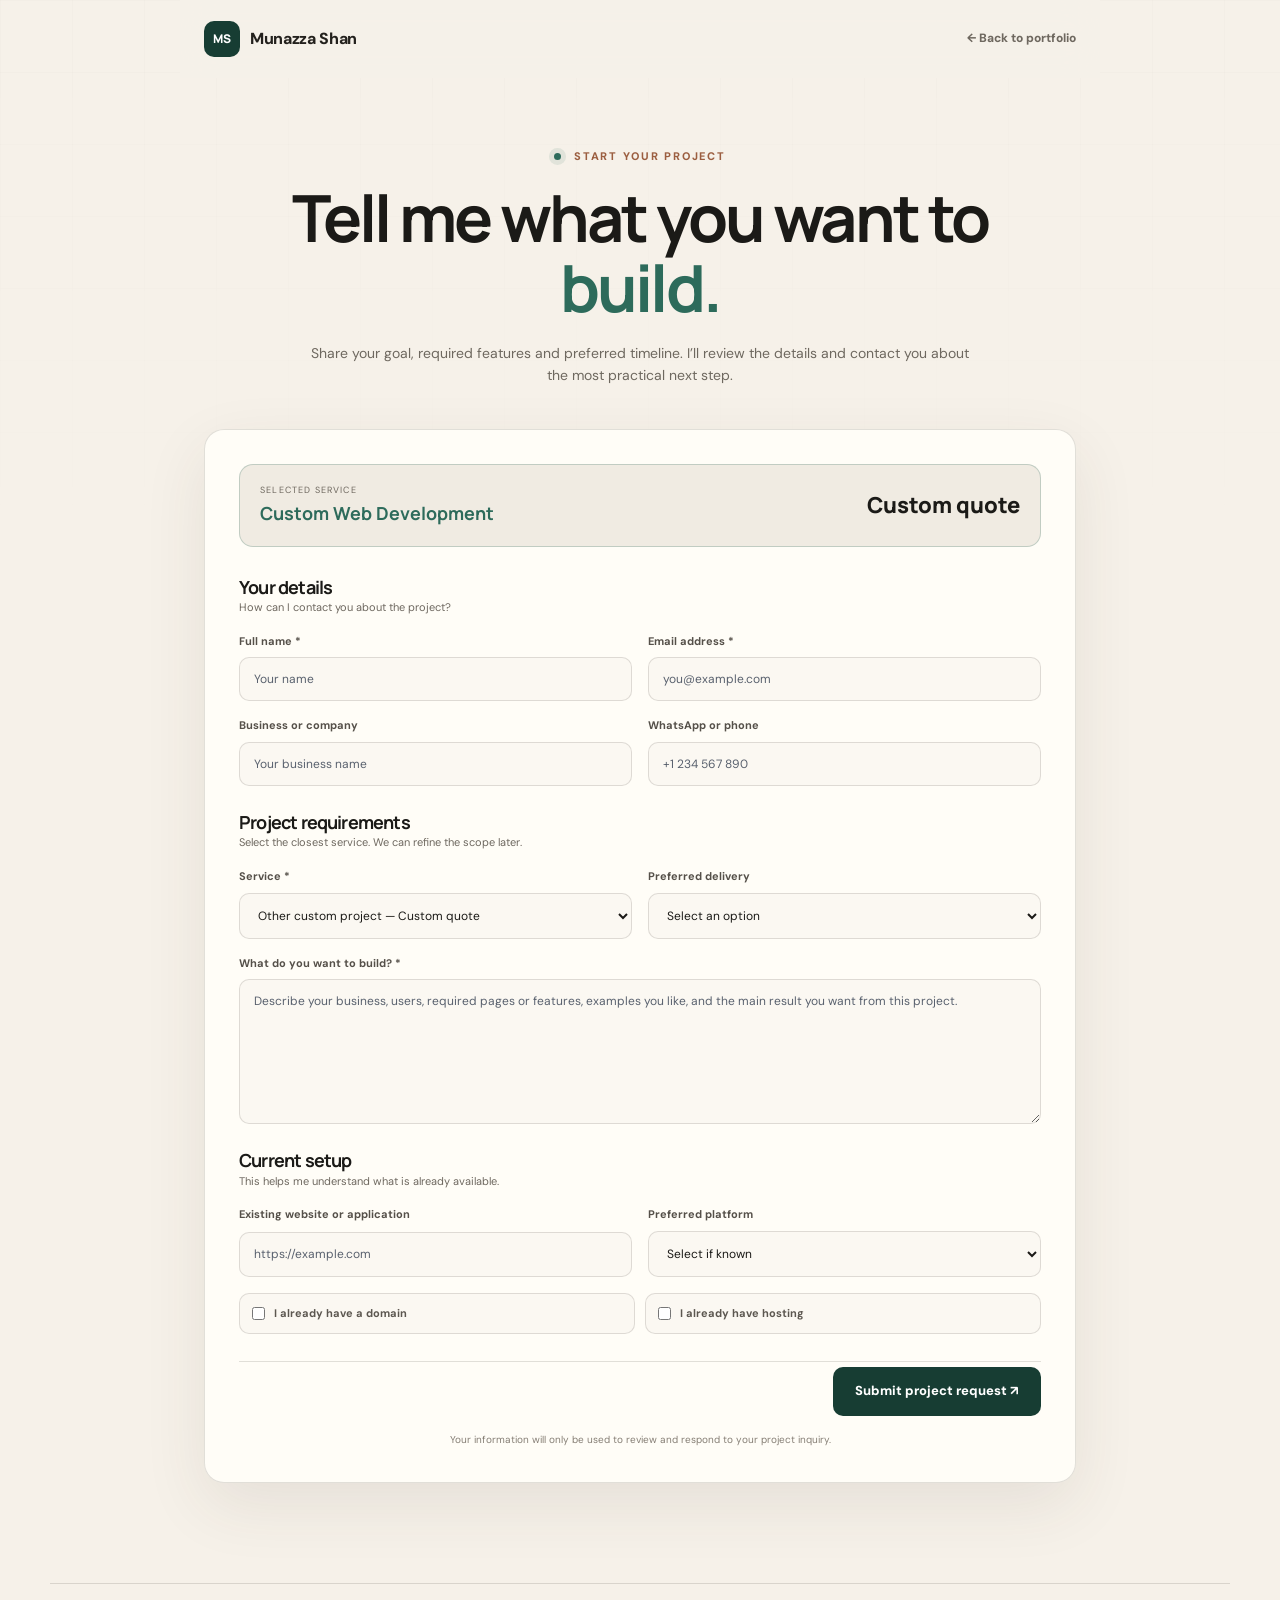
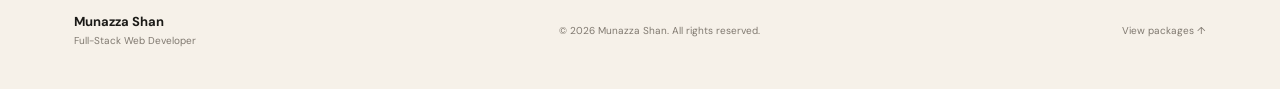
==== inquiry-form.html @ 1f7dd7ca "Add files via upload" ====
<!DOCTYPE html>
<html lang="en">
<head>
  <meta charset="UTF-8">
  <meta name="viewport" content="width=device-width, initial-scale=1.0">
  <meta name="description" content="Request a website, full-stack application, backend API or custom web development project from Munazza Shan.">
  <meta name="theme-color" content="#f6f1e9">
  <title>Start Your Project | Munazza Shan</title>
  <link rel="preconnect" href="https://fonts.googleapis.com">
  <link rel="preconnect" href="https://fonts.gstatic.com" crossorigin>
  <link href="https://fonts.googleapis.com/css2?family=DM+Sans:wght@400;500;600;700&family=Manrope:wght@600;700;800&display=swap" rel="stylesheet">
  <link rel="stylesheet" href="portfolio-v2.css">
</head>
<body>
  <div class="bg-grid" aria-hidden="true"></div>
  <header class="site-header inquiry-header">
    <a class="logo" href="index.html" aria-label="Munazza Shan home"><span>MS</span> Munazza Shan</a>
    <a class="back-link" href="index.html">← Back to portfolio</a>
  </header>

  <main class="inquiry-main">
    <div class="inquiry-heading">
      <div class="eyebrow"><i></i> Start your project</div>
      <h1>Tell me what you want to <em>build.</em></h1>
      <p>Share your goal, required features and preferred timeline. I’ll review the details and contact you about the most practical next step.</p>
    </div>

    <div class="form-card">
      <div class="selected-package">
        <div><small>Selected service</small><strong id="selectedPackage">Custom Web Development</strong></div>
        <div class="selected-price" id="selectedPrice">Custom quote</div>
      </div>

      <form action="https://formsubmit.co/munazza.shan@gmail.com" method="POST">
        <input type="hidden" name="_subject" value="New Munazza Shan Project Inquiry">
        <input type="hidden" name="_template" value="table">
        <input type="hidden" name="_captcha" value="true">
        <input type="hidden" name="_next" value="https://munazza-shan-web.github.io/munazza-shan-web/">
        <input type="hidden" name="_url" value="https://munazza-shan-web.github.io/munazza-shan-web/inquiry-form.html">
        <input type="hidden" name="selected_service" id="packageField" value="Custom Web Development">
        <input class="honeypot" type="text" name="_honey" tabindex="-1" autocomplete="off">

        <div class="form-section">
          <div><h2>Your details</h2><p>How can I contact you about the project?</p></div>
          <div class="form-grid">
            <label>Full name *<input type="text" name="name" placeholder="Your name" required></label>
            <label>Email address *<input type="email" name="email" placeholder="you@example.com" required></label>
            <label>Business or company<input type="text" name="business" placeholder="Your business name"></label>
            <label>WhatsApp or phone<input type="text" name="phone" placeholder="+1 234 567 890"></label>
          </div>
        </div>

        <div class="form-section">
          <div><h2>Project requirements</h2><p>Select the closest service. We can refine the scope later.</p></div>
          <div class="form-grid">
            <label>Service *
              <select name="service" id="packageSelect" required>
                <option value="Starter Website Package — $150">Starter website — $150</option>
                <option value="Professional Website Package — $300">Professional website — $300</option>
                <option value="Business Website Package — $500">Business website — $500</option>
                <option value="E-commerce Website Package — $700+">E-commerce website — $700+</option>
                <option value="Full-Stack Application — Custom quote">Full-stack application — Custom quote</option>
                <option value="Backend API or Integration — Custom quote">Backend API or integration — Custom quote</option>
                <option value="Custom Web Development — Custom quote">Other custom project — Custom quote</option>
              </select>
            </label>
            <label>Preferred delivery
              <select name="deadline">
                <option value="">Select an option</option><option>As soon as possible</option><option>Within 1 week</option><option>Within 2 weeks</option><option>Within 1 month</option><option>Flexible</option>
              </select>
            </label>
          </div>
          <label>What do you want to build? *<textarea name="project_requirements" placeholder="Describe your business, users, required pages or features, examples you like, and the main result you want from this project." required></textarea></label>
        </div>

        <div class="form-section">
          <div><h2>Current setup</h2><p>This helps me understand what is already available.</p></div>
          <div class="form-grid">
            <label>Existing website or application<input type="url" name="existing_website" placeholder="https://example.com"></label>
            <label>Preferred platform
              <select name="platform"><option value="">Select if known</option><option>React / Full-stack custom</option><option>WordPress</option><option>Shopify</option><option>Custom HTML/CSS/JavaScript</option><option>Backend API only</option><option>Not sure — please recommend</option></select>
            </label>
          </div>
          <div class="check-grid"><label class="check"><input type="checkbox" name="domain_ready" value="Yes"> I already have a domain</label><label class="check"><input type="checkbox" name="hosting_ready" value="Yes"> I already have hosting</label></div>
        </div>

        <div class="submit-row"><button class="submit-button" type="submit">Submit project request ↗</button></div>
      </form>
      <p class="privacy">Your information will only be used to review and respond to your project inquiry.</p>
    </div>
  </main>

  <footer><div><strong>Munazza Shan</strong><span>Full-Stack Web Developer</span></div><p>© <span id="year"></span> Munazza Shan. All rights reserved.</p><a href="packages.html">View packages ↑</a></footer>

  <script>
    const options = {
      starter: ["Starter Website Package", "$150", 0],
      professional: ["Professional Website Package", "$300", 1],
      business: ["Business Website Package", "$500", 2],
      ecommerce: ["E-commerce Website Package", "$700+", 3],
      fullstack: ["Full-Stack Application", "Custom quote", 4],
      api: ["Backend API or Integration", "Custom quote", 5],
      custom: ["Custom Web Development", "Custom quote", 6]
    };
    const selectedPackage = document.getElementById("selectedPackage");
    const selectedPrice = document.getElementById("selectedPrice");
    const packageField = document.getElementById("packageField");
    const packageSelect = document.getElementById("packageSelect");
    const requested = new URLSearchParams(window.location.search).get("package") || "custom";
    const initial = options[requested] || options.custom;
    selectedPackage.textContent = initial[0];
    selectedPrice.textContent = initial[1];
    packageSelect.selectedIndex = initial[2];
    packageField.value = `${initial[0]} — ${initial[1]}`;
    packageSelect.addEventListener("change", () => {
      const text = packageSelect.options[packageSelect.selectedIndex].textContent;
      const parts = text.split(" — ");
      selectedPackage.textContent = parts[0];
      selectedPrice.textContent = parts[1] || "Custom quote";
      packageField.value = packageSelect.value;
    });
    document.getElementById("year").textContent = new Date().getFullYear();
  </script>
</body>
</html>
---- portfolio-v2.css ----
:root {
  --bg: #080a0f;
  --panel: #0f1219;
  --panel-2: #131722;
  --text: #f5f7f4;
  --muted: #9ca5b3;
  --line: rgba(255, 255, 255, .1);
  --accent: #c7f36b;
  --accent-soft: rgba(199, 243, 107, .12);
  --max: 1180px;
}

* { box-sizing: border-box; margin: 0; padding: 0; }
html { scroll-behavior: smooth; }
body { font-family: "DM Sans", sans-serif; background: var(--bg); color: var(--text); line-height: 1.6; overflow-x: hidden; }
a { color: inherit; text-decoration: none; }
button { font: inherit; }
img { max-width: 100%; }
.skip-link { position: fixed; left: 18px; top: -60px; z-index: 3000; background: var(--accent); color: #0a0d08; padding: 10px 14px; border-radius: 8px; font-weight: 800; }
.skip-link:focus { top: 18px; }
.bg-grid { position: fixed; inset: 0; pointer-events: none; opacity: .24; background-image: linear-gradient(rgba(255,255,255,.035) 1px,transparent 1px),linear-gradient(90deg,rgba(255,255,255,.035) 1px,transparent 1px); background-size: 72px 72px; mask-image: linear-gradient(to bottom,black,transparent 78%); z-index: -2; }

.site-header { height: 78px; max-width: var(--max); margin: auto; padding: 0 24px; display: flex; align-items: center; justify-content: space-between; position: sticky; top: 0; z-index: 1000; background: rgba(8,10,15,.9); backdrop-filter: blur(16px); border-bottom: 1px solid transparent; }
.site-header.scrolled { border-color: var(--line); }
.logo { font-weight: 800; letter-spacing: -.02em; display: flex; align-items: center; gap: 10px; }
.logo span { display: grid; place-items: center; width: 36px; height: 36px; border-radius: 10px; background: var(--accent); color: #0b0e08; font: 800 12px Manrope; }
.nav { display: flex; align-items: center; gap: 29px; color: #b3bac5; font-size: 14px; }
.nav a:hover { color: #fff; }
.nav-cta { color: #0b0e08 !important; background: var(--accent); padding: 9px 14px; border-radius: 8px; font-weight: 800; }
.menu-btn { display: none; background: none; border: 0; color: white; font-size: 25px; cursor: pointer; }

.section { max-width: var(--max); margin: auto; padding: 105px 24px; }
.eyebrow { font-size: 11px; text-transform: uppercase; letter-spacing: .16em; color: #abb3bf; font-weight: 800; margin-bottom: 17px; }
.eyebrow i { display: inline-block; width: 7px; height: 7px; border-radius: 50%; background: var(--accent); margin-right: 8px; box-shadow: 0 0 16px var(--accent); }
h1, h2, h3 { font-family: Manrope, sans-serif; letter-spacing: -.045em; line-height: 1.08; }
h1 { font-size: clamp(46px, 5.4vw, 68px); max-width: 720px; }
h2 { font-size: clamp(36px, 4.5vw, 58px); }
h1 em, h2 em { color: var(--accent); font-style: normal; }

.hero { min-height: 690px; display: grid; grid-template-columns: minmax(0,1.05fr) minmax(380px,.95fr); align-items: center; gap: 64px; padding-top: 84px; padding-bottom: 96px; }
.hero-text { color: var(--muted); font-size: 17px; max-width: 660px; margin: 25px 0 31px; }
.hero-actions { display: flex; align-items: center; gap: 12px; flex-wrap: wrap; }
.btn { display: inline-flex; align-items: center; justify-content: center; gap: 10px; min-height: 46px; padding: 12px 18px; border-radius: 10px; font-weight: 800; font-size: 13px; border: 1px solid var(--line); transition: .25s; }
.btn.primary { background: var(--accent); color: #0a0c08; border-color: var(--accent); }
.btn.primary:hover { transform: translateY(-2px); box-shadow: 0 10px 35px rgba(199,243,107,.16); }
.btn.secondary { background: #11141b; color: #e6e8ed; }
.btn.secondary:hover { border-color: #69717f; }
.text-link { color: #b8bec8; font-weight: 700; font-size: 13px; padding: 8px 4px; border-bottom: 1px solid #424955; }
.text-link:hover { color: var(--accent); border-color: var(--accent); }
.hero-proof { display: grid; grid-template-columns: repeat(3,1fr); gap: 0; margin-top: 48px; padding-top: 24px; border-top: 1px solid var(--line); }
.hero-proof div { display: flex; flex-direction: column; padding-right: 18px; }
.hero-proof strong { font: 800 19px Manrope; color: #fff; }
.hero-proof span { font-size: 10px; color: #747d8a; margin-top: 3px; text-transform: uppercase; letter-spacing: .08em; }

.hero-showcase { position: relative; border: 1px solid rgba(255,255,255,.13); border-radius: 22px; padding: 20px; background: linear-gradient(145deg,rgba(22,27,37,.98),rgba(11,14,20,.98)); box-shadow: 0 35px 90px rgba(0,0,0,.38); overflow: hidden; }
.hero-showcase::before { content: ""; position: absolute; width: 230px; height: 230px; border-radius: 50%; right: -90px; top: -110px; background: rgba(199,243,107,.12); filter: blur(10px); pointer-events: none; }
.showcase-head { position: relative; display: flex; align-items: center; justify-content: space-between; padding: 2px 2px 17px; color: #7f8895; font-size: 10px; text-transform: uppercase; letter-spacing: .13em; font-weight: 800; }
.showcase-head small { color: #b9c2cd; font-size: 9px; }.showcase-head i { display: inline-block; width: 6px; height: 6px; border-radius: 50%; background: var(--accent); box-shadow: 0 0 10px var(--accent); margin-right: 6px; }
.showcase-main { position: relative; padding: 29px; border: 1px solid rgba(199,243,107,.23); border-radius: 16px; background: linear-gradient(135deg,rgba(199,243,107,.1),rgba(255,255,255,.025)); }
.showcase-main > span, .showcase-grid article > span { color: var(--accent); font-size: 9px; font-weight: 800; letter-spacing: .12em; text-transform: uppercase; }
.showcase-main h2 { font-size: clamp(28px,3vw,39px); margin: 15px 0 12px; }.showcase-main p { color: var(--muted); font-size: 13px; max-width: 410px; }
.showcase-tags { display: flex; flex-wrap: wrap; gap: 7px; margin-top: 23px; }.showcase-tags b { padding: 6px 9px; border-radius: 100px; border: 1px solid var(--line); color: #ccd2da; font-size: 9px; }
.showcase-grid { display: grid; grid-template-columns: 1fr 1fr; gap: 11px; margin-top: 11px; }
.showcase-grid article { padding: 20px; border: 1px solid var(--line); border-radius: 14px; background: rgba(255,255,255,.025); }
.showcase-grid h3 { font-size: 17px; margin: 18px 0 7px; }.showcase-grid p { color: #7f8895; font-size: 11px; line-height: 1.5; }
.showcase-foot { display: flex; justify-content: space-between; gap: 16px; padding: 18px 4px 2px; color: #727b88; font-size: 9px; text-transform: uppercase; letter-spacing: .12em; }.showcase-foot strong { color: #c9cfd7; font-weight: 700; }

.hero-art { min-height: 520px; display: grid; place-items: center; position: relative; }
.glow { position: absolute; border-radius: 50%; filter: blur(4px); }
.glow-one { width: 270px; height: 270px; background: rgba(199,243,107,.11); right: 1%; top: 9%; }
.glow-two { width: 190px; height: 190px; background: rgba(88,111,255,.1); left: 0; bottom: 5%; }
.browser-window { width: min(540px, 100%); height: 355px; background: #11151d; border: 1px solid rgba(255,255,255,.14); border-radius: 18px; box-shadow: 0 36px 90px rgba(0,0,0,.58); transform: perspective(900px) rotateY(-4deg) rotateZ(1deg); overflow: hidden; position: relative; z-index: 2; }
.browser-bar { height: 42px; border-bottom: 1px solid var(--line); display: flex; align-items: center; gap: 7px; padding: 0 15px; }
.browser-bar span { width: 7px; height: 7px; border-radius: 50%; background: #48505c; }
.browser-bar small { margin-left: 10px; color: #717986; font-size: 9px; }
.app-shell { height: calc(100% - 42px); display: grid; grid-template-columns: 72px 1fr; background: #eef1f6; }
.app-sidebar { background: #0e382e; display: flex; flex-direction: column; align-items: center; gap: 17px; padding: 18px 0; }
.app-sidebar b { width: 30px; height: 30px; background: #2c735f; border-radius: 8px; display: grid; place-items: center; font-size: 9px; }
.app-sidebar i { width: 29px; height: 5px; background: rgba(255,255,255,.28); border-radius: 4px; }
.app-main { padding: 24px 23px; color: #17211f; }
.app-heading { display: flex; justify-content: space-between; align-items: end; }
.app-heading div { display: flex; flex-direction: column; }
.app-heading small { font-size: 6px; letter-spacing: .13em; color: #7a8583; }
.app-heading strong { font: 800 17px Manrope; margin-top: 3px; }
.app-heading button { border: 0; border-radius: 6px; background: #286754; color: white; padding: 7px 9px; font-size: 7px; }
.metric-row { display: grid; grid-template-columns: repeat(3,1fr); gap: 8px; margin-top: 18px; }
.metric-row i { height: 48px; background: white; border: 1px solid #dce1e5; border-radius: 7px; }
.metric-row i:nth-child(2) { background: #286754; }
.app-panels { display: grid; grid-template-columns: 1.4fr .8fr; gap: 9px; margin-top: 10px; }
.chart-panel, .task-panel { height: 125px; background: white; border: 1px solid #dce1e5; border-radius: 7px; padding: 13px; }
.chart-panel { display: flex; gap: 7px; align-items: end; }
.chart-panel span { width: 17%; background: #bfdcca; border-radius: 3px 3px 0 0; height: 35%; }
.chart-panel span:nth-child(2) { height: 68%; }.chart-panel span:nth-child(3) { height: 47%; }.chart-panel span:nth-child(4) { height: 82%; background: #4b8e77; }
.task-panel { display: flex; flex-direction: column; gap: 9px; }
.task-panel i { display: block; height: 18px; background: #edf1f2; border-radius: 4px; border-left: 3px solid #e08a64; }
.status-chip { position: absolute; z-index: 3; right: 0; bottom: 53px; background: #141922; border: 1px solid var(--line); box-shadow: 0 15px 35px #0007; padding: 10px 14px; border-radius: 100px; font-size: 10px; color: #cdd2d8; }
.status-chip span { display: inline-block; width: 7px; height: 7px; border-radius: 50%; background: var(--accent); margin-right: 7px; box-shadow: 0 0 10px var(--accent); }

.stack-strip { max-width: var(--max); margin: 0 auto; padding: 19px 24px; border-top: 1px solid var(--line); border-bottom: 1px solid var(--line); display: flex; justify-content: space-between; gap: 20px; flex-wrap: wrap; color: #6f7885; text-transform: uppercase; letter-spacing: .12em; font-size: 10px; font-weight: 800; }
.section-heading { display: flex; align-items: end; justify-content: space-between; gap: 35px; margin-bottom: 44px; }
.section-heading > p { max-width: 455px; color: var(--muted); font-size: 14px; }
.centered { display: block; text-align: center; }

.flagship-grid { display: grid; grid-template-columns: repeat(2,1fr); gap: 22px; }
.flagship-card { background: rgba(15,18,25,.88); border: 1px solid var(--line); border-radius: 20px; overflow: hidden; transition: .3s; }
.flagship-card:hover, .project-card:hover { transform: translateY(-5px); border-color: rgba(199,243,107,.3); }
.flagship-visual { min-height: 295px; display: grid; place-items: center; position: relative; overflow: hidden; }
.clientflow-visual { background: radial-gradient(circle at 70% 20%,#23584b,#11251f 45%,#0c1110); }
.mini-dashboard { width: 79%; height: 70%; background: #eff2f5; border-radius: 12px; display: grid; grid-template-columns: 21% 79%; overflow: hidden; box-shadow: 0 30px 60px #0007; transform: rotate(-2deg); }
.mini-side { background: #103d32; }
.mini-work { padding: 19px; }
.mini-work > i { display: block; width: 44%; height: 11px; background: #172824; border-radius: 4px; }
.mini-work > div { display: grid; grid-template-columns: repeat(3,1fr); gap: 7px; margin: 17px 0; }
.mini-work > div span { height: 43px; background: white; border: 1px solid #dce2e3; border-radius: 5px; }
.mini-work > div span:nth-child(2) { background: #2a6b58; }
.mini-work b { display: block; height: 13px; background: #d9dfe1; border-radius: 4px; margin-top: 8px; }
.mini-work b:nth-last-child(2) { width: 83%; }.mini-work b:last-child { width: 67%; }
.api-visual { background: radial-gradient(circle at 25% 20%,#222a49,#10131e 50%,#0a0c11); }
.api-window { width: 82%; background: #0b0d13; border: 1px solid rgba(255,255,255,.13); border-radius: 12px; box-shadow: 0 30px 60px #0008; overflow: hidden; transform: rotate(1.5deg); }
.api-top { height: 37px; display: flex; align-items: center; gap: 6px; padding: 0 12px; border-bottom: 1px solid var(--line); }
.api-top i { width: 6px; height: 6px; border-radius: 50%; background: #59606a; }.api-top span { margin-left: 7px; color: #7f8793; font-size: 8px; }
.api-line { margin: 12px; display: flex; align-items: center; gap: 10px; border: 1px solid #263654; background: #121827; border-radius: 6px; padding: 9px; font-size: 8px; }
.api-line b { color: #61afff; }.api-line b.post { color: #49cc90; }.api-line span { color: #ced4df; }.api-line em { margin-left: auto; color: #7ee2a9; font-style: normal; }
.api-code { padding: 3px 20px 18px; }.api-code i { display: block; height: 6px; border-radius: 4px; background: #2d3442; margin-top: 8px; }.api-code i:nth-child(2){width:82%;background:#374458}.api-code i:nth-child(3){width:68%}.api-code i:nth-child(4){width:75%;background:#26384a}
.flagship-content { padding: 29px 30px 32px; }
.project-top { display: flex; justify-content: space-between; color: var(--accent); font-size: 10px; text-transform: uppercase; letter-spacing: .13em; font-weight: 800; }
.project-top small { color: #636c79; }
.flagship-content h3, .project-body h3 { font-size: 27px; margin: 11px 0 10px; }
.flagship-content p, .project-body p { color: var(--muted); font-size: 13px; }
.tags { display: flex; gap: 7px; flex-wrap: wrap; margin: 18px 0; }
.tags span { font-size: 9px; color: #b2b9c3; border: 1px solid var(--line); padding: 5px 8px; border-radius: 100px; }
.project-links { display: flex; flex-wrap: wrap; gap: 18px; margin-top: 20px; }
.project-link { font-size: 11px; font-weight: 800; display: inline-flex; border-bottom: 1px solid #424a56; padding-bottom: 3px; }
.project-link:hover, .live-link { color: var(--accent); }
.live-link { border-color: rgba(199,243,107,.45); }
.work-heading { margin: 85px 0 30px; display: flex; justify-content: space-between; align-items: end; gap: 30px; }
.work-heading span { color: var(--accent); font-size: 10px; text-transform: uppercase; letter-spacing: .14em; font-weight: 800; }
.work-heading h3 { font-size: clamp(25px,3vw,38px); margin-top: 8px; }
.work-heading > a { color: #b6bdc7; font-size: 12px; border-bottom: 1px solid #414955; padding-bottom: 4px; white-space: nowrap; }
.projects-grid { display: grid; grid-template-columns: repeat(3,1fr); gap: 20px; }
.project-card { background: rgba(15,18,25,.84); border: 1px solid var(--line); border-radius: 17px; overflow: hidden; transition: .3s; }
.project-image { display: block; height: 210px; overflow: hidden; background: #e8e8e8; }
.project-image img { width: 100%; height: 100%; object-fit: cover; object-position: top center; transition: transform .5s ease; }
.project-card:hover .project-image img { transform: scale(1.035); }
.project-body { padding: 24px 24px 26px; }
.project-body h3 { font-size: 22px; }
.project-body p { min-height: 62px; }

.services-section { padding-top: 70px; }
.services-grid { display: grid; grid-template-columns: repeat(3,1fr); gap: 19px; }
.service-card { background: linear-gradient(145deg,#11151d,#0d1016); border: 1px solid var(--line); border-radius: 18px; padding: 31px; }
.service-card.featured-service { border-color: rgba(199,243,107,.42); background: linear-gradient(145deg,rgba(199,243,107,.1),#0d1115 55%); }
.service-card > span { color: var(--accent); font: 800 10px Manrope; letter-spacing: .12em; }
.service-card h3 { font-size: 23px; margin: 26px 0 13px; }
.service-card p { color: var(--muted); font-size: 13px; min-height: 85px; }
.service-card ul { list-style: none; border-top: 1px solid var(--line); margin-top: 22px; padding-top: 14px; }
.service-card li { color: #c6cbd3; font-size: 11px; margin-top: 9px; padding-left: 17px; position: relative; }
.service-card li::before { content: "✓"; color: var(--accent); position: absolute; left: 0; font-weight: 800; }

.skills-grid { display: grid; grid-template-columns: repeat(3,1fr); border: 1px solid var(--line); border-radius: 16px; overflow: hidden; }
.skill { padding: 27px; border-right: 1px solid var(--line); border-bottom: 1px solid var(--line); display: flex; flex-direction: column; }
.skill:nth-child(3n) { border-right: 0; }.skill:nth-last-child(-n+3) { border-bottom: 0; }
.skill b { color: var(--accent); font-size: 9px; text-transform: uppercase; letter-spacing: .14em; margin-bottom: 23px; }
.skill strong { font: 700 18px Manrope; }.skill span { color: #7c8491; font-size: 11px; margin-top: 6px; }

.about-section { padding-top: 68px; }
.about-card { border: 1px solid var(--line); background: linear-gradient(115deg,#11151d,#0b0e13); border-radius: 20px; padding: 62px; display: grid; grid-template-columns: 190px 1fr; gap: 55px; }
.about-label { display: flex; flex-direction: column; align-items: start; }
.about-label > span { width: 88px; height: 88px; border-radius: 22px; display: grid; place-items: center; background: var(--accent); color: #0a0d08; font: 800 25px Manrope; }
.about-label small { color: #757e8a; font-size: 10px; text-transform: uppercase; letter-spacing: .1em; margin-top: 15px; }
.about-card h2 { max-width: 780px; font-size: clamp(32px,4vw,50px); }.about-card p { color: var(--muted); max-width: 760px; margin-top: 18px; font-size: 14px; }
.process { display: flex; flex-wrap: wrap; gap: 18px; margin-top: 30px; }.process span { color: #c5cad2; font-size: 11px; }.process b { color: var(--accent); margin-right: 6px; }

.pricing-section { padding-top: 35px; padding-bottom: 55px; }
.pricing-box { border: 1px solid rgba(199,243,107,.28); background: linear-gradient(110deg,rgba(199,243,107,.09),#0d1117 58%); border-radius: 20px; padding: 48px 52px; display: flex; justify-content: space-between; align-items: center; gap: 40px; }
.pricing-box h2 { font-size: clamp(30px,4vw,47px); max-width: 690px; }.pricing-box p { color: var(--muted); max-width: 730px; margin-top: 14px; font-size: 13px; }.pricing-box p strong { color: #fff; }
.pricing-actions { display: flex; flex-wrap: wrap; gap: 10px; justify-content: flex-end; }

/* Packages page */
.packages-hero { padding-top: 110px; padding-bottom: 50px; text-align: center; }
.packages-hero h1 { margin: 0 auto; max-width: 900px; }
.packages-hero > p { max-width: 690px; margin: 23px auto 0; color: var(--muted); font-size: 15px; }
.packages-section { padding-top: 35px; }
.packages-grid { display: grid; grid-template-columns: repeat(4,1fr); gap: 18px; }
.package-card { position: relative; background: rgba(15,18,25,.9); border: 1px solid var(--line); border-radius: 18px; padding: 28px 24px; display: flex; flex-direction: column; transition: .3s; }
.package-card:hover { transform: translateY(-5px); border-color: rgba(199,243,107,.35); }
.package-card.popular { border-color: rgba(199,243,107,.55); box-shadow: 0 18px 50px rgba(0,0,0,.2); }
.popular-badge { position: absolute; top: 14px; right: 14px; background: var(--accent); color: #0a0c08; border-radius: 100px; padding: 5px 9px; font-size: 8px; font-weight: 800; text-transform: uppercase; letter-spacing: .08em; }
.package-top { display: flex; justify-content: space-between; color: var(--accent); font-size: 10px; text-transform: uppercase; letter-spacing: .13em; font-weight: 800; margin-bottom: 18px; }
.package-top small { color: #626a78; }
.price { font: 800 36px Manrope; letter-spacing: -.04em; margin-bottom: 12px; }
.price span { font: 500 10px "DM Sans"; color: #737b88; letter-spacing: 0; }
.package-card > p { color: var(--muted); font-size: 12px; min-height: 76px; }
.package-card ul { list-style: none; margin: 22px 0 25px; padding-top: 18px; border-top: 1px solid var(--line); }
.package-card li { color: #c5cad3; font-size: 11px; margin: 10px 0; padding-left: 18px; position: relative; }
.package-card li::before { content: "✓"; position: absolute; left: 0; color: var(--accent); font-weight: 800; }
.package-btn { margin-top: auto; display: flex; justify-content: center; align-items: center; padding: 12px 14px; border: 1px solid var(--line); border-radius: 10px; background: #11141b; font-size: 11px; font-weight: 800; transition: .25s; }
.package-btn:hover { background: var(--accent); color: #0a0c08; border-color: var(--accent); }
.custom-solutions { margin-top: 23px; border: 1px solid rgba(199,243,107,.3); border-radius: 20px; padding: 42px; background: linear-gradient(110deg,rgba(199,243,107,.09),#0d1016 58%); display: grid; grid-template-columns: 1.2fr .8fr auto; align-items: center; gap: 35px; }
.custom-solutions h2 { font-size: clamp(27px,3vw,39px); }.custom-solutions p { color: var(--muted); font-size: 12px; margin-top: 12px; max-width: 650px; }
.custom-options { display: flex; flex-direction: column; gap: 7px; }.custom-options span { color: #c6ccd4; font-size: 10px; padding-left: 15px; position: relative; }.custom-options span::before { content: "•"; color: var(--accent); position: absolute; left: 0; }
.custom-solutions .btn { white-space: nowrap; }
.package-note { padding-top: 0; display: flex; justify-content: space-between; align-items: center; gap: 30px; }.package-note strong { font: 700 20px Manrope; }.package-note p { color: var(--muted); font-size: 12px; margin-top: 5px; }

/* Inquiry page */
.inquiry-header { max-width: 920px; position: relative; }
.back-link { color: var(--muted); font-size: 12px; font-weight: 800; }.back-link:hover { color: #fff; }
.inquiry-main { max-width: 920px; margin: 0 auto; padding: 70px 24px 100px; }
.inquiry-heading { text-align: center; margin-bottom: 42px; }.inquiry-heading h1 { font-size: clamp(40px,6vw,65px); margin: 0 auto; }.inquiry-heading > p { max-width: 670px; margin: 19px auto 0; color: var(--muted); font-size: 14px; }
.form-card { background: rgba(15,18,25,.94); border: 1px solid var(--line); border-radius: 20px; padding: 34px; }
.selected-package { display: flex; align-items: center; justify-content: space-between; gap: 20px; padding: 18px 20px; background: #11151c; border: 1px solid rgba(199,243,107,.28); border-radius: 14px; margin-bottom: 31px; }
.selected-package small { display: block; color: #747c89; font-size: 9px; text-transform: uppercase; letter-spacing: .13em; margin-bottom: 4px; }.selected-package strong { font: 700 18px Manrope; color: var(--accent); }.selected-price { font: 800 22px Manrope; white-space: nowrap; }
.form-card form { display: grid; gap: 27px; }.form-section { display: grid; gap: 16px; }.form-section h2 { font-size: 18px; }.form-section > div:first-child > p { font-size: 11px; color: #747c89; margin-top: 2px; }
.form-grid { display: grid; grid-template-columns: 1fr 1fr; gap: 16px; }
.form-card label { display: grid; gap: 7px; font-size: 11px; color: #cbd0d8; font-weight: 700; }
.form-card input, .form-card select, .form-card textarea { width: 100%; border: 1px solid var(--line); background: #0b0e14; color: var(--text); border-radius: 10px; padding: 13px 14px; font: 400 12px "DM Sans"; outline: none; transition: .2s; }
.form-card input::placeholder, .form-card textarea::placeholder { color: #59616e; }.form-card input:focus, .form-card select:focus, .form-card textarea:focus { border-color: rgba(199,243,107,.65); box-shadow: 0 0 0 3px rgba(199,243,107,.07); }.form-card textarea { min-height: 145px; resize: vertical; }
.check-grid { display: grid; grid-template-columns: repeat(2,1fr); gap: 10px; }.form-card .check { display: flex; align-items: center; gap: 9px; padding: 11px 12px; border: 1px solid var(--line); border-radius: 10px; background: #0b0e14; color: #aeb4c0; }.form-card .check input { width: auto; accent-color: var(--accent); }
.submit-row { padding-top: 5px; border-top: 1px solid var(--line); display: flex; justify-content: flex-end; }.submit-button { border: 0; border-radius: 10px; background: var(--accent); color: #0a0c08; padding: 14px 22px; font-weight: 800; font-size: 13px; cursor: pointer; transition: .25s; }.submit-button:hover { transform: translateY(-2px); box-shadow: 0 10px 35px rgba(199,243,107,.16); }.privacy { font-size: 10px; color: #68717d; text-align: center; margin-top: 16px; }.honeypot { position: absolute !important; left: -9999px !important; }

.contact-section { padding-top: 40px; padding-bottom: 90px; }
.contact-box { background: var(--accent); color: #0a0d08; border-radius: 20px; padding: 55px 58px; display: flex; justify-content: space-between; align-items: center; gap: 38px; }
.contact-box .eyebrow { color: #4a5837; }.contact-box h2 { font-size: clamp(36px,5vw,60px); }.contact-box h2 em { color: #344224; }.contact-box p { color: #475335; font-size: 13px; margin-top: 14px; }
.contact-actions { display: flex; gap: 9px; flex-wrap: wrap; max-width: 330px; justify-content: flex-end; }
.btn.dark { background: #0c1009; color: #ddf7aa; border-color: #0c1009; }.btn.outline-dark { color: #12180d; border-color: rgba(12,16,9,.38); background: transparent; }
.btn.outline-dark:hover { background: rgba(12,16,9,.09); }

footer { max-width: var(--max); margin: auto; border-top: 1px solid var(--line); padding: 28px 24px 40px; display: flex; align-items: center; justify-content: space-between; gap: 20px; color: #717986; font-size: 10px; }
footer div { display: flex; flex-direction: column; } footer strong { color: #d9dce1; font-size: 13px; } footer a:hover { color: #fff; }

.reveal { opacity: 0; transform: translateY(18px); transition: opacity .6s ease, transform .6s ease; }.reveal.visible { opacity: 1; transform: translateY(0); }

@media (max-width: 1000px) {
  .hero { grid-template-columns: 1fr; padding-top: 75px; }.hero-showcase { max-width: 720px; }
  .projects-grid { grid-template-columns: repeat(2,1fr); }.services-grid { grid-template-columns: 1fr; }.service-card p { min-height: auto; }
  .pricing-box { align-items: start; flex-direction: column; }
  .packages-grid { grid-template-columns: repeat(2,1fr); }.custom-solutions { grid-template-columns: 1fr 1fr; }.custom-solutions .btn { grid-column: span 2; justify-self: start; }
}

@media (max-width: 800px) {
  .site-header { height: 70px; }.nav { display: none; position: absolute; top: 69px; left: 20px; right: 20px; padding: 18px; background: #10131a; border: 1px solid var(--line); border-radius: 14px; flex-direction: column; align-items: stretch; gap: 14px; box-shadow: 0 25px 50px #0008; }.nav.open { display: flex; }.nav-cta { text-align: center; }.menu-btn { display: block; }
  .section { padding: 80px 20px; }.hero { min-height: auto; gap: 48px; }.hero-proof { gap: 22px; }
  .section-heading { display: block; }.section-heading > p { margin-top: 16px; }.flagship-grid { grid-template-columns: 1fr; }.projects-grid { grid-template-columns: 1fr; }.project-image { height: 260px; }.project-body p { min-height: auto; }
  .work-heading { display: block; }.work-heading > a { display: inline-block; margin-top: 15px; }
  .skills-grid { grid-template-columns: 1fr 1fr; }.skill:nth-child(3n) { border-right: 1px solid var(--line); }.skill:nth-child(2n) { border-right: 0; }.skill:nth-last-child(-n+3) { border-bottom: 1px solid var(--line); }.skill:nth-last-child(-n+2) { border-bottom: 0; }
  .about-card { grid-template-columns: 1fr; padding: 40px 30px; gap: 28px; }.pricing-box { padding: 39px 30px; }.contact-box { display: block; padding: 42px 30px; }.contact-actions { margin-top: 28px; max-width: none; justify-content: flex-start; }
  .packages-grid { grid-template-columns: 1fr; }.package-card > p { min-height: auto; }.custom-solutions { grid-template-columns: 1fr; padding: 34px 28px; }.custom-solutions .btn { grid-column: auto; justify-self: stretch; }.package-note { align-items: flex-start; flex-direction: column; }
  .form-grid, .check-grid { grid-template-columns: 1fr; }.form-card { padding: 24px; }.selected-package { align-items: flex-start; flex-direction: column; }.selected-price { white-space: normal; }.submit-row { justify-content: stretch; }.submit-button { width: 100%; }
  footer { flex-direction: column; align-items: flex-start; }
}

@media (max-width: 520px) {
  h1 { font-size: 42px; }.hero-proof { grid-template-columns: 1fr; gap: 18px; }.hero-proof div:last-child { grid-column: auto; }
  .hero-showcase { padding: 15px; }.showcase-main { padding: 23px; }.showcase-grid { grid-template-columns: 1fr; }.showcase-foot { flex-direction: column; }
  .stack-strip { justify-content: center; }.flagship-visual { min-height: 235px; }.flagship-content { padding: 24px; }.project-image { height: 225px; }
  .skills-grid { grid-template-columns: 1fr; }.skill, .skill:nth-child(3n) { border-right: 0; }.skill:nth-last-child(-n+2) { border-bottom: 1px solid var(--line); }.skill:last-child { border-bottom: 0; }
  .contact-actions .btn { width: 100%; }.pricing-box .btn { width: 100%; }
}

@media (prefers-reduced-motion: reduce) {
  html { scroll-behavior: auto; } *, *::before, *::after { animation-duration: .01ms !important; transition-duration: .01ms !important; }.reveal { opacity: 1; transform: none; }
}

/* Client-focused studio theme */
:root {
  --bg: #f6f1e9;
  --panel: #fffdf8;
  --panel-2: #eee6da;
  --text: #1b1a17;
  --muted: #6e685f;
  --line: rgba(48, 40, 31, .14);
  --accent: #2d6b5b;
  --accent-dark: #173d33;
  --accent-soft: rgba(45, 107, 91, .1);
  --warm: #9b5e40;
  --max: 1180px;
}

body { background: var(--bg); color: var(--text); }
.bg-grid { opacity: .34; background-image: linear-gradient(rgba(42,50,43,.04) 1px,transparent 1px),linear-gradient(90deg,rgba(42,50,43,.04) 1px,transparent 1px); mask-image: linear-gradient(to bottom,black,transparent 72%); }
.site-header { background: rgba(246,241,233,.9); border-bottom-color: transparent; }
.site-header.scrolled { border-color: var(--line); }
.logo { color: #23211d; }.logo span { background: var(--accent-dark); color: #fff; }
.nav { color: #5e5a53; }.nav a:hover { color: var(--accent-dark); }
.nav-cta { background: var(--accent-dark); color: #fff !important; }
.menu-btn { color: var(--text); }
.eyebrow { color: var(--warm); }.eyebrow i { background: var(--accent); box-shadow: 0 0 0 5px rgba(45,107,91,.1); }
h1 em, h2 em { color: var(--accent); }

.hero { min-height: 700px; }
.hero-text { color: var(--muted); font-size: 17px; }
.btn { border-color: var(--line); }
.btn.primary { background: var(--accent-dark); color: #fff; border-color: var(--accent-dark); }
.btn.primary:hover { box-shadow: 0 13px 30px rgba(23,61,51,.18); }
.btn.secondary { background: rgba(255,253,248,.75); color: var(--text); border-color: var(--line); }
.btn.secondary:hover { background: #fff; border-color: rgba(45,107,91,.45); }
.text-link { color: #5d5952; border-color: #aaa195; }.text-link:hover { color: var(--accent); border-color: var(--accent); }
.hero-proof { border-color: var(--line); }
.hero-proof strong { color: var(--text); font-size: 16px; }.hero-proof span { color: #817a71; }

.hero-showcase { border-color: rgba(40,55,45,.14); background: linear-gradient(145deg,#fffdf8,#eee7dc); box-shadow: 0 34px 80px rgba(61,47,33,.14); }
.hero-showcase::before { background: rgba(45,107,91,.16); }
.showcase-head { color: #817a70; }.showcase-head small { color: #5b655f; }.showcase-head i { background: var(--accent); box-shadow: none; }
.showcase-main { border-color: rgba(45,107,91,.26); background: linear-gradient(135deg,rgba(45,107,91,.13),rgba(255,255,255,.56)); }
.showcase-main > span, .showcase-grid article > span { color: var(--accent); }
.showcase-main p { color: var(--muted); }.showcase-tags b { border-color: rgba(45,107,91,.18); color: #4f5d57; background: rgba(255,255,255,.48); }
.showcase-grid article { border-color: var(--line); background: rgba(255,253,248,.7); }.showcase-grid p { color: var(--muted); }
.showcase-foot { color: #8c857c; }.showcase-foot strong { color: #4e4a44; }

.stack-strip { border-color: var(--line); color: #777168; }
.stack-strip span { display: inline-flex; align-items: center; gap: 8px; }
.stack-strip span::before { content: ""; width: 5px; height: 5px; border-radius: 50%; background: var(--accent); }
.section-heading > p { color: var(--muted); }

.flagship-card, .project-card { background: rgba(255,253,248,.91); border-color: var(--line); box-shadow: 0 14px 45px rgba(68,54,40,.06); }
.flagship-card:hover, .project-card:hover { border-color: rgba(45,107,91,.34); box-shadow: 0 22px 55px rgba(68,54,40,.11); }
.project-top { color: var(--accent); }.project-top small { color: #999187; }
.flagship-content p, .project-body p { color: var(--muted); }
.tags span { color: #5f5a53; border-color: var(--line); background: #faf7f1; }
.project-link { border-color: #aaa297; }.project-link:hover, .live-link { color: var(--accent); }.live-link { border-color: rgba(45,107,91,.42); }
.work-heading span { color: var(--warm); }.work-heading > a { color: #5f5a54; border-color: #a69e93; }

.service-card { background: rgba(255,253,248,.86); border-color: var(--line); box-shadow: 0 14px 40px rgba(68,54,40,.05); }
.service-card.featured-service { border-color: rgba(45,107,91,.33); background: linear-gradient(145deg,rgba(45,107,91,.11),#fffdf8 60%); }
.service-card > span, .service-card li::before { color: var(--accent); }.service-card p { color: var(--muted); }.service-card ul { border-color: var(--line); }.service-card li { color: #5d5851; }

.process-section { padding-top: 60px; }
.process-grid { display: grid; grid-template-columns: repeat(4,1fr); border: 1px solid var(--line); border-radius: 20px; overflow: hidden; background: rgba(255,253,248,.72); }
.process-grid article { min-height: 245px; padding: 30px; border-right: 1px solid var(--line); }
.process-grid article:last-child { border-right: 0; }
.process-grid span { display: inline-flex; align-items: center; justify-content: center; width: 34px; height: 34px; border-radius: 50%; background: var(--accent-soft); color: var(--accent); font: 800 10px Manrope; }
.process-grid h3 { font-size: 22px; margin: 54px 0 12px; }.process-grid p { color: var(--muted); font-size: 12px; }

.skills-grid { border-color: var(--line); background: rgba(255,253,248,.64); }.skill { border-color: var(--line); }.skill b { color: var(--warm); }.skill span { color: #777168; }
.about-card { border-color: rgba(45,107,91,.18); background: linear-gradient(115deg,#fffdf8,#eae4da); box-shadow: 0 20px 60px rgba(68,54,40,.08); }
.about-label > span { background: var(--accent-dark); color: #fff; }.about-label small, .about-card p { color: var(--muted); }.process span { color: #59554f; }.process b { color: var(--accent); }
.pricing-box { border-color: rgba(45,107,91,.25); background: linear-gradient(110deg,rgba(45,107,91,.11),#fffdf8 62%); }.pricing-box p { color: var(--muted); }.pricing-box p strong { color: var(--text); }

.packages-hero > p { color: var(--muted); }.package-card { background: rgba(255,253,248,.92); border-color: var(--line); box-shadow: 0 14px 40px rgba(68,54,40,.05); }.package-card:hover { border-color: rgba(45,107,91,.34); }.package-card.popular { border-color: rgba(45,107,91,.48); box-shadow: 0 20px 55px rgba(68,54,40,.1); }.popular-badge { background: var(--accent-dark); color: #fff; }.package-top { color: var(--accent); }.package-top small, .price span, .package-card > p { color: var(--muted); }.package-card ul { border-color: var(--line); }.package-card li { color: #5e5952; }.package-card li::before { color: var(--accent); }.package-btn { background: #f8f4ed; border-color: var(--line); }.package-btn:hover { background: var(--accent-dark); color: #fff; border-color: var(--accent-dark); }.custom-solutions { border-color: rgba(45,107,91,.26); background: linear-gradient(110deg,rgba(45,107,91,.11),#fffdf8 62%); }.custom-solutions p { color: var(--muted); }.custom-options span { color: #5f5a53; }.custom-options span::before { color: var(--accent); }.package-note p { color: var(--muted); }

.back-link { color: var(--muted); }.back-link:hover { color: var(--accent); }.inquiry-heading > p { color: var(--muted); }.form-card { background: rgba(255,253,248,.94); border-color: var(--line); box-shadow: 0 22px 65px rgba(68,54,40,.09); }.selected-package { background: #f0ebe2; border-color: rgba(45,107,91,.24); }.selected-package small, .form-section > div:first-child > p { color: var(--muted); }.selected-package strong { color: var(--accent); }.form-card label { color: #555049; }.form-card input, .form-card select, .form-card textarea { border-color: var(--line); background: #fbf8f2; color: var(--text); }.form-card input:focus, .form-card select:focus, .form-card textarea:focus { border-color: rgba(45,107,91,.58); box-shadow: 0 0 0 3px rgba(45,107,91,.08); }.form-card .check { border-color: var(--line); background: #fbf8f2; color: #5c5750; }.submit-row { border-color: var(--line); }.submit-button { background: var(--accent-dark); color: #fff; }.privacy { color: #857e74; }

.contact-box { background: var(--accent-dark); color: #fff; box-shadow: 0 25px 70px rgba(23,61,51,.2); }.contact-box .eyebrow { color: #bfd3c9; }.contact-box h2 em { color: #d7bca8; }.contact-box p { color: #c5d3cd; }.btn.dark { background: #fff; color: var(--accent-dark); border-color: #fff; }.btn.outline-dark { color: #fff; border-color: rgba(255,255,255,.36); }.btn.outline-dark:hover { background: rgba(255,255,255,.09); }
footer { border-color: var(--line); color: #7f786f; } footer strong { color: var(--text); } footer a:hover { color: var(--accent); }

@media (max-width: 1000px) {
  .process-grid { grid-template-columns: repeat(2,1fr); }.process-grid article:nth-child(2) { border-right: 0; }.process-grid article:nth-child(-n+2) { border-bottom: 1px solid var(--line); }
}

@media (max-width: 800px) {
  .nav { background: #fffdf8; border-color: var(--line); box-shadow: 0 25px 50px rgba(68,54,40,.14); }
  .hero { padding-top: 60px; }.hero-showcase { max-width: none; }
}

@media (max-width: 520px) {
  h1 { font-size: 39px; }.hero-text { font-size: 15px; }.hero-actions .btn { width: 100%; }.text-link { margin-top: 5px; }
  .process-grid { grid-template-columns: 1fr; }.process-grid article { min-height: auto; border-right: 0; border-bottom: 1px solid var(--line) !important; }.process-grid article:last-child { border-bottom: 0 !important; }.process-grid h3 { margin-top: 30px; }
}
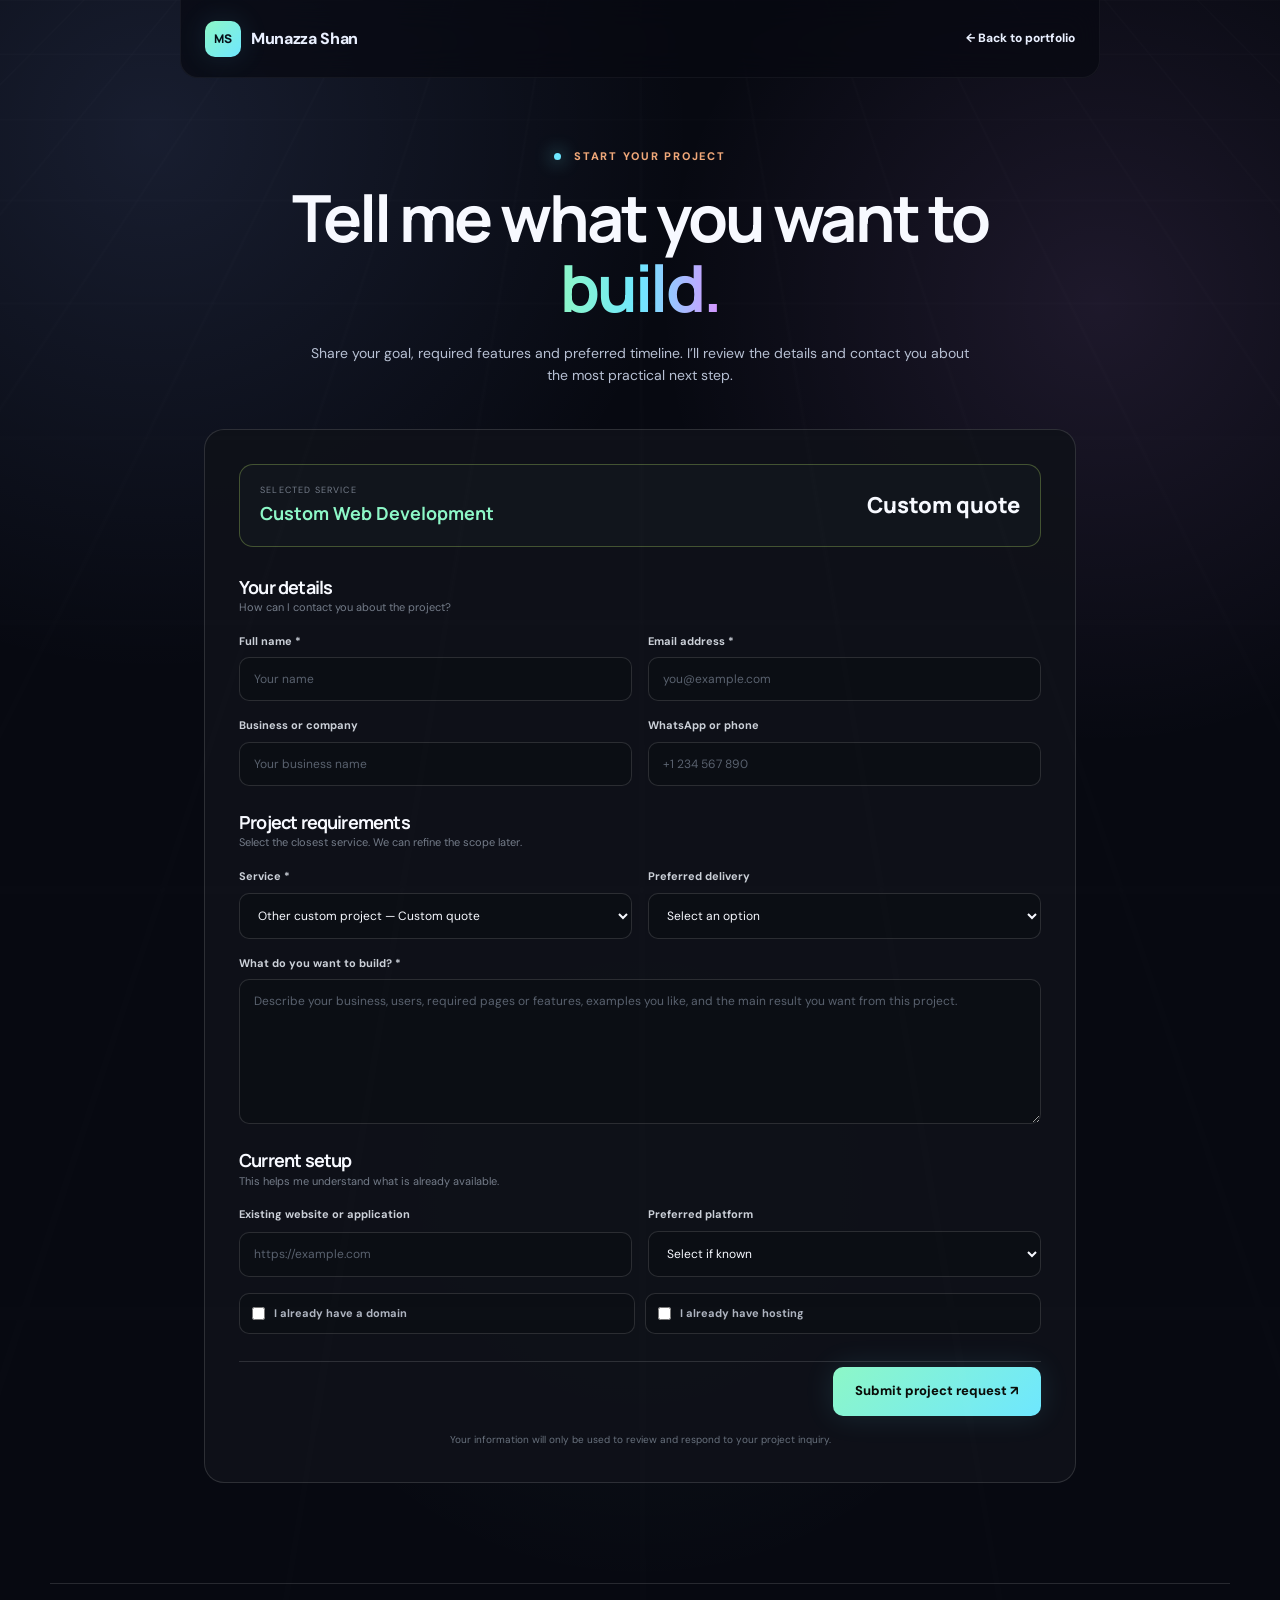
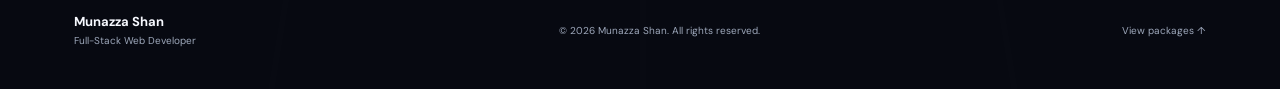
==== commit af684835: "Add files via upload" ====
--- a/inquiry-form.html
+++ b/inquiry-form.html
@@ -9,7 +9,7 @@
   <link rel="preconnect" href="https://fonts.googleapis.com">
   <link rel="preconnect" href="https://fonts.gstatic.com" crossorigin>
   <link href="https://fonts.googleapis.com/css2?family=DM+Sans:wght@400;500;600;700&family=Manrope:wght@600;700;800&display=swap" rel="stylesheet">
-  <link rel="stylesheet" href="portfolio-v2.css">
+  <link rel="stylesheet" href="portfolio-v2.css?v=4">
 </head>
 <body>
   <div class="bg-grid" aria-hidden="true"></div>
--- a/portfolio-v2.css
+++ b/portfolio-v2.css
@@ -221,7 +221,7 @@
 .contact-section { padding-top: 40px; padding-bottom: 90px; }
 .contact-box { background: var(--accent); color: #0a0d08; border-radius: 20px; padding: 55px 58px; display: flex; justify-content: space-between; align-items: center; gap: 38px; }
 .contact-box .eyebrow { color: #4a5837; }.contact-box h2 { font-size: clamp(36px,5vw,60px); }.contact-box h2 em { color: #344224; }.contact-box p { color: #475335; font-size: 13px; margin-top: 14px; }
-.contact-actions { display: flex; gap: 9px; flex-wrap: wrap; max-width: 330px; justify-content: flex-end; }
+.contact-actions { display: flex; gap: 9px; flex-wrap: wrap; max-width: 430px; justify-content: flex-end; }
 .btn.dark { background: #0c1009; color: #ddf7aa; border-color: #0c1009; }.btn.outline-dark { color: #12180d; border-color: rgba(12,16,9,.38); background: transparent; }
 .btn.outline-dark:hover { background: rgba(12,16,9,.09); }
 
@@ -261,98 +261,88 @@
   html { scroll-behavior: auto; } *, *::before, *::after { animation-duration: .01ms !important; transition-duration: .01ms !important; }.reveal { opacity: 1; transform: none; }
 }
 
-/* Client-focused studio theme */
-:root {
-  --bg: #f6f1e9;
-  --panel: #fffdf8;
-  --panel-2: #eee6da;
-  --text: #1b1a17;
-  --muted: #6e685f;
-  --line: rgba(48, 40, 31, .14);
-  --accent: #2d6b5b;
-  --accent-dark: #173d33;
-  --accent-soft: rgba(45, 107, 91, .1);
-  --warm: #9b5e40;
-  --max: 1180px;
-}
-
-body { background: var(--bg); color: var(--text); }
-.bg-grid { opacity: .34; background-image: linear-gradient(rgba(42,50,43,.04) 1px,transparent 1px),linear-gradient(90deg,rgba(42,50,43,.04) 1px,transparent 1px); mask-image: linear-gradient(to bottom,black,transparent 72%); }
-.site-header { background: rgba(246,241,233,.9); border-bottom-color: transparent; }
-.site-header.scrolled { border-color: var(--line); }
-.logo { color: #23211d; }.logo span { background: var(--accent-dark); color: #fff; }
-.nav { color: #5e5a53; }.nav a:hover { color: var(--accent-dark); }
-.nav-cta { background: var(--accent-dark); color: #fff !important; }
-.menu-btn { color: var(--text); }
-.eyebrow { color: var(--warm); }.eyebrow i { background: var(--accent); box-shadow: 0 0 0 5px rgba(45,107,91,.1); }
-h1 em, h2 em { color: var(--accent); }
-
-.hero { min-height: 700px; }
-.hero-text { color: var(--muted); font-size: 17px; }
-.btn { border-color: var(--line); }
-.btn.primary { background: var(--accent-dark); color: #fff; border-color: var(--accent-dark); }
-.btn.primary:hover { box-shadow: 0 13px 30px rgba(23,61,51,.18); }
-.btn.secondary { background: rgba(255,253,248,.75); color: var(--text); border-color: var(--line); }
-.btn.secondary:hover { background: #fff; border-color: rgba(45,107,91,.45); }
-.text-link { color: #5d5952; border-color: #aaa195; }.text-link:hover { color: var(--accent); border-color: var(--accent); }
-.hero-proof { border-color: var(--line); }
-.hero-proof strong { color: var(--text); font-size: 16px; }.hero-proof span { color: #817a71; }
-
-.hero-showcase { border-color: rgba(40,55,45,.14); background: linear-gradient(145deg,#fffdf8,#eee7dc); box-shadow: 0 34px 80px rgba(61,47,33,.14); }
-.hero-showcase::before { background: rgba(45,107,91,.16); }
-.showcase-head { color: #817a70; }.showcase-head small { color: #5b655f; }.showcase-head i { background: var(--accent); box-shadow: none; }
-.showcase-main { border-color: rgba(45,107,91,.26); background: linear-gradient(135deg,rgba(45,107,91,.13),rgba(255,255,255,.56)); }
-.showcase-main > span, .showcase-grid article > span { color: var(--accent); }
-.showcase-main p { color: var(--muted); }.showcase-tags b { border-color: rgba(45,107,91,.18); color: #4f5d57; background: rgba(255,255,255,.48); }
-.showcase-grid article { border-color: var(--line); background: rgba(255,253,248,.7); }.showcase-grid p { color: var(--muted); }
-.showcase-foot { color: #8c857c; }.showcase-foot strong { color: #4e4a44; }
-
-.stack-strip { border-color: var(--line); color: #777168; }
-.stack-strip span { display: inline-flex; align-items: center; gap: 8px; }
-.stack-strip span::before { content: ""; width: 5px; height: 5px; border-radius: 50%; background: var(--accent); }
-.section-heading > p { color: var(--muted); }
-
-.flagship-card, .project-card { background: rgba(255,253,248,.91); border-color: var(--line); box-shadow: 0 14px 45px rgba(68,54,40,.06); }
-.flagship-card:hover, .project-card:hover { border-color: rgba(45,107,91,.34); box-shadow: 0 22px 55px rgba(68,54,40,.11); }
-.project-top { color: var(--accent); }.project-top small { color: #999187; }
-.flagship-content p, .project-body p { color: var(--muted); }
-.tags span { color: #5f5a53; border-color: var(--line); background: #faf7f1; }
-.project-link { border-color: #aaa297; }.project-link:hover, .live-link { color: var(--accent); }.live-link { border-color: rgba(45,107,91,.42); }
-.work-heading span { color: var(--warm); }.work-heading > a { color: #5f5a54; border-color: #a69e93; }
-
-.service-card { background: rgba(255,253,248,.86); border-color: var(--line); box-shadow: 0 14px 40px rgba(68,54,40,.05); }
-.service-card.featured-service { border-color: rgba(45,107,91,.33); background: linear-gradient(145deg,rgba(45,107,91,.11),#fffdf8 60%); }
-.service-card > span, .service-card li::before { color: var(--accent); }.service-card p { color: var(--muted); }.service-card ul { border-color: var(--line); }.service-card li { color: #5d5851; }
-
-.process-section { padding-top: 60px; }
-.process-grid { display: grid; grid-template-columns: repeat(4,1fr); border: 1px solid var(--line); border-radius: 20px; overflow: hidden; background: rgba(255,253,248,.72); }
-.process-grid article { min-height: 245px; padding: 30px; border-right: 1px solid var(--line); }
-.process-grid article:last-child { border-right: 0; }
-.process-grid span { display: inline-flex; align-items: center; justify-content: center; width: 34px; height: 34px; border-radius: 50%; background: var(--accent-soft); color: var(--accent); font: 800 10px Manrope; }
-.process-grid h3 { font-size: 22px; margin: 54px 0 12px; }.process-grid p { color: var(--muted); font-size: 12px; }
-
-.skills-grid { border-color: var(--line); background: rgba(255,253,248,.64); }.skill { border-color: var(--line); }.skill b { color: var(--warm); }.skill span { color: #777168; }
-.about-card { border-color: rgba(45,107,91,.18); background: linear-gradient(115deg,#fffdf8,#eae4da); box-shadow: 0 20px 60px rgba(68,54,40,.08); }
-.about-label > span { background: var(--accent-dark); color: #fff; }.about-label small, .about-card p { color: var(--muted); }.process span { color: #59554f; }.process b { color: var(--accent); }
-.pricing-box { border-color: rgba(45,107,91,.25); background: linear-gradient(110deg,rgba(45,107,91,.11),#fffdf8 62%); }.pricing-box p { color: var(--muted); }.pricing-box p strong { color: var(--text); }
-
-.packages-hero > p { color: var(--muted); }.package-card { background: rgba(255,253,248,.92); border-color: var(--line); box-shadow: 0 14px 40px rgba(68,54,40,.05); }.package-card:hover { border-color: rgba(45,107,91,.34); }.package-card.popular { border-color: rgba(45,107,91,.48); box-shadow: 0 20px 55px rgba(68,54,40,.1); }.popular-badge { background: var(--accent-dark); color: #fff; }.package-top { color: var(--accent); }.package-top small, .price span, .package-card > p { color: var(--muted); }.package-card ul { border-color: var(--line); }.package-card li { color: #5e5952; }.package-card li::before { color: var(--accent); }.package-btn { background: #f8f4ed; border-color: var(--line); }.package-btn:hover { background: var(--accent-dark); color: #fff; border-color: var(--accent-dark); }.custom-solutions { border-color: rgba(45,107,91,.26); background: linear-gradient(110deg,rgba(45,107,91,.11),#fffdf8 62%); }.custom-solutions p { color: var(--muted); }.custom-options span { color: #5f5a53; }.custom-options span::before { color: var(--accent); }.package-note p { color: var(--muted); }
-
-.back-link { color: var(--muted); }.back-link:hover { color: var(--accent); }.inquiry-heading > p { color: var(--muted); }.form-card { background: rgba(255,253,248,.94); border-color: var(--line); box-shadow: 0 22px 65px rgba(68,54,40,.09); }.selected-package { background: #f0ebe2; border-color: rgba(45,107,91,.24); }.selected-package small, .form-section > div:first-child > p { color: var(--muted); }.selected-package strong { color: var(--accent); }.form-card label { color: #555049; }.form-card input, .form-card select, .form-card textarea { border-color: var(--line); background: #fbf8f2; color: var(--text); }.form-card input:focus, .form-card select:focus, .form-card textarea:focus { border-color: rgba(45,107,91,.58); box-shadow: 0 0 0 3px rgba(45,107,91,.08); }.form-card .check { border-color: var(--line); background: #fbf8f2; color: #5c5750; }.submit-row { border-color: var(--line); }.submit-button { background: var(--accent-dark); color: #fff; }.privacy { color: #857e74; }
-
-.contact-box { background: var(--accent-dark); color: #fff; box-shadow: 0 25px 70px rgba(23,61,51,.2); }.contact-box .eyebrow { color: #bfd3c9; }.contact-box h2 em { color: #d7bca8; }.contact-box p { color: #c5d3cd; }.btn.dark { background: #fff; color: var(--accent-dark); border-color: #fff; }.btn.outline-dark { color: #fff; border-color: rgba(255,255,255,.36); }.btn.outline-dark:hover { background: rgba(255,255,255,.09); }
-footer { border-color: var(--line); color: #7f786f; } footer strong { color: var(--text); } footer a:hover { color: var(--accent); }
-
-@media (max-width: 1000px) {
-  .process-grid { grid-template-columns: repeat(2,1fr); }.process-grid article:nth-child(2) { border-right: 0; }.process-grid article:nth-child(-n+2) { border-bottom: 1px solid var(--line); }
-}
-
-@media (max-width: 800px) {
-  .nav { background: #fffdf8; border-color: var(--line); box-shadow: 0 25px 50px rgba(68,54,40,.14); }
-  .hero { padding-top: 60px; }.hero-showcase { max-width: none; }
-}
-
-@media (max-width: 520px) {
-  h1 { font-size: 39px; }.hero-text { font-size: 15px; }.hero-actions .btn { width: 100%; }.text-link { margin-top: 5px; }
-  .process-grid { grid-template-columns: 1fr; }.process-grid article { min-height: auto; border-right: 0; border-bottom: 1px solid var(--line) !important; }.process-grid article:last-child { border-bottom: 0 !important; }.process-grid h3 { margin-top: 30px; }
-}
+/* ===== 3D / Aurora visual upgrade ===== */
+:root{
+  --accent:#8df7c7;
+  --accent-2:#8aa8ff;
+  --accent-3:#d695ff;
+  --cyan:#6ee7ff;
+  --glow:rgba(110,231,255,.18);
+}
+body{
+  background:
+    radial-gradient(circle at 12% 8%,rgba(138,168,255,.13),transparent 28%),
+    radial-gradient(circle at 86% 18%,rgba(214,149,255,.11),transparent 25%),
+    radial-gradient(circle at 50% 70%,rgba(141,247,199,.06),transparent 30%),
+    #070911;
+}
+.bg-grid{opacity:.32;background-size:64px 64px;transform:perspective(900px) rotateX(58deg) scale(1.45);transform-origin:top center;mask-image:linear-gradient(to bottom,black,transparent 70%)}
+.site-header{background:rgba(7,9,17,.72);border-radius:0 0 18px 18px}.logo span,.nav-cta,.btn.primary,.submit-button{background:linear-gradient(135deg,var(--accent),var(--cyan));box-shadow:0 0 30px rgba(110,231,255,.12)}
+h1 em,h2 em,.project-link:hover,.live-link{background:linear-gradient(90deg,var(--accent),var(--cyan),var(--accent-3));-webkit-background-clip:text;background-clip:text;color:transparent}
+.hero{perspective:1200px;position:relative}.hero::before{content:"";position:absolute;width:420px;height:420px;border-radius:50%;left:-250px;top:40px;background:rgba(138,168,255,.11);filter:blur(70px);pointer-events:none}
+.hero-copy{position:relative;z-index:2}.hero-copy h1{text-shadow:0 14px 50px rgba(0,0,0,.35)}
+.hero-showcase{overflow:visible;transform-style:preserve-3d;background:linear-gradient(145deg,rgba(25,29,45,.88),rgba(9,12,22,.94));border-color:rgba(138,168,255,.25);box-shadow:0 45px 110px rgba(0,0,0,.55),0 0 70px rgba(110,231,255,.06)}
+.hero-showcase::after{content:"";position:absolute;inset:8px;border:1px solid rgba(255,255,255,.05);border-radius:17px;pointer-events:none;transform:translateZ(18px)}
+.showcase-main,.showcase-grid,.showcase-head,.showcase-foot{transform:translateZ(28px)}
+.showcase-main{background:linear-gradient(135deg,rgba(141,247,199,.11),rgba(138,168,255,.08),rgba(214,149,255,.06));border-color:rgba(110,231,255,.25)}
+.orb{position:absolute;border-radius:50%;filter:blur(1px);pointer-events:none;transform:translateZ(65px)}.orb-a{width:58px;height:58px;right:-22px;top:62px;background:radial-gradient(circle at 30% 30%,#fff,var(--cyan) 20%,#6d65ff 72%);box-shadow:0 0 45px rgba(110,231,255,.35);animation:floatOrb 5s ease-in-out infinite}.orb-b{width:28px;height:28px;left:-12px;bottom:82px;background:radial-gradient(circle at 30% 30%,#fff,var(--accent-3) 24%,#725cff);box-shadow:0 0 32px rgba(214,149,255,.4);animation:floatOrb 4s ease-in-out infinite reverse}
+.code-cube{position:absolute;right:34px;bottom:-26px;width:76px;height:76px;display:grid;place-items:center;border:1px solid rgba(255,255,255,.18);border-radius:18px;background:linear-gradient(145deg,rgba(138,168,255,.28),rgba(214,149,255,.15));backdrop-filter:blur(12px);box-shadow:0 18px 50px #0008;transform:translateZ(80px) rotate(9deg);font:800 18px Manrope;color:#fff;animation:cubeFloat 6s ease-in-out infinite}
+@keyframes floatOrb{50%{transform:translateZ(65px) translateY(-14px)}}@keyframes cubeFloat{50%{transform:translateZ(80px) rotate(-3deg) translateY(-10px)}}
+.tilt-card{--rx:0deg;--ry:0deg;--lift:0px;transform:perspective(1100px) rotateX(var(--rx)) rotateY(var(--ry)) translateY(var(--lift));transform-style:preserve-3d;will-change:transform;transition:transform .16s ease,border-color .3s ease,box-shadow .3s ease}
+.tilt-card:hover{--lift:-7px;box-shadow:0 30px 75px rgba(0,0,0,.32),0 0 38px rgba(110,231,255,.055);border-color:rgba(110,231,255,.3)}
+.flagship-visual,.project-image,.service-card>span{transform:translateZ(18px)}.flagship-content,.project-body{position:relative;transform:translateZ(10px)}
+.flagship-card:nth-child(2),.project-card:nth-child(3n+2){border-color:rgba(214,149,255,.16)}
+.clientflow-visual{background:radial-gradient(circle at 70% 20%,#24645b,#152b31 45%,#0c1118)}.api-visual{background:radial-gradient(circle at 25% 20%,#30396c,#17182c 50%,#0a0c14)}
+.stack-strip span::before{content:"✦";color:var(--accent);margin-right:10px}.eyebrow i,.showcase-head i{background:var(--cyan);box-shadow:0 0 18px var(--cyan)}
+.project-image{position:relative}.project-image::after{content:"";position:absolute;inset:0;background:linear-gradient(135deg,transparent 55%,rgba(110,231,255,.12));pointer-events:none}.project-image img{filter:saturate(.92) contrast(1.02)}
+.service-card{background:linear-gradient(145deg,rgba(18,23,36,.96),rgba(10,13,23,.94))}.service-card.featured-service{background:linear-gradient(145deg,rgba(141,247,199,.1),rgba(138,168,255,.07),#0d111b 62%);border-color:rgba(110,231,255,.32)}
+.about-card,.pricing-box,.custom-solutions{box-shadow:0 28px 80px rgba(0,0,0,.22)}
+.about-label>span{background:linear-gradient(135deg,var(--accent),var(--cyan),var(--accent-2))}
+.reveal{opacity:0;transform:perspective(1000px) translateY(30px) rotateX(3deg);transition:opacity .7s ease,transform .7s cubic-bezier(.2,.8,.2,1)}.reveal.visible{opacity:1;transform:perspective(1000px) translateY(0) rotateX(0)}
+@media(max-width:900px){.hero-showcase{overflow:hidden}.orb,.code-cube{display:none}.tilt-card,.tilt-card:hover{transform:none!important}.bg-grid{transform:none}}
+@media(prefers-reduced-motion:reduce){.orb,.code-cube{animation:none}.tilt-card,.tilt-card:hover{transform:none!important;transition:none}}
+
+/* ===== Readability fix: 3D dark theme contrast ===== */
+:root{
+  --bg:#070911;
+  --panel:#101522;
+  --panel-2:#151c2c;
+  --text:#f7f9ff;
+  --muted:#b7c0d3;
+  --line:rgba(255,255,255,.13);
+}
+body{color:var(--text)}
+.site-header{color:#f7f9ff;border:1px solid rgba(255,255,255,.05);border-top:0}
+.logo{color:#f7f9ff}.logo span{color:#071017}
+.nav{color:#c5cce0}.nav a{color:#c5cce0}.nav a:hover{color:#fff}
+.nav-cta{color:#071017!important}
+.eyebrow{color:#f0a879}
+h1,h2,h3{color:#f7f9ff}
+.hero-copy h1{color:#f7f9ff;text-shadow:0 3px 22px rgba(0,0,0,.45)}
+.hero-text{color:#c0c8d8}
+.hero-proof strong{color:#fff}.hero-proof span{color:#98a3b8}
+.showcase-head{color:#aab4c8}.showcase-head small{color:#bfc9dc}
+.showcase-main h2,.showcase-grid h3{color:#f7f9ff}.showcase-main p,.showcase-grid p{color:#b7c0d3}
+.showcase-tags b{color:#dce3ef;background:rgba(255,255,255,.045);border-color:rgba(255,255,255,.14)}
+.showcase-foot{color:#99a5ba}.showcase-foot strong{color:#e7ebf4}
+.section-heading>p,.flagship-content p,.project-body p,.service-card p,.about-card p,.pricing-box p{color:#b7c0d3}
+.flagship-card,.project-card,.service-card{color:#f7f9ff;background:linear-gradient(145deg,rgba(18,23,36,.97),rgba(9,12,21,.96));border-color:rgba(255,255,255,.12)}
+.project-top small{color:#9aa5ba}.tags span{color:#c8d0df;background:rgba(255,255,255,.04);border-color:rgba(255,255,255,.13)}
+.project-link,.work-heading>a,.text-link{color:#d5dbea}
+.service-card li{color:#d0d6e2}.skills-grid{background:rgba(15,20,32,.82);border-color:var(--line)}.skill strong{color:#f7f9ff}.skill span{color:#aeb7ca}
+.about-card{color:#f7f9ff;background:linear-gradient(120deg,rgba(19,26,40,.98),rgba(11,15,25,.98));border-color:rgba(110,231,255,.18)}
+.process span{color:#cbd2df}.pricing-box,.custom-solutions{color:#f7f9ff;background:linear-gradient(120deg,rgba(18,25,39,.98),rgba(10,14,24,.98));border-color:rgba(110,231,255,.2)}
+.pricing-box p strong{color:#fff}
+footer{color:#9ea8bb;border-color:var(--line)}footer strong{color:#f7f9ff}
+@media(max-width:800px){.nav{background:#0d1220;border-color:rgba(255,255,255,.12)}.menu-btn{color:#fff}}
+
+/* FINAL DARK THEME CONTRAST GUARD */
+.site-header, .site-header * { color: #eaf0ff !important; }
+.site-header .logo span, .site-header .nav-cta { color:#071017 !important; }
+.hero h1, .hero h2, .hero h3, .hero-showcase h2, .hero-showcase h3 { color:#f7f9ff !important; }
+.hero h1 em, .hero h2 em { color:transparent !important; }
+.hero-text, .hero-showcase p { color:#c4ccdc !important; }
+.showcase-head, .showcase-head small, .showcase-foot { color:#aeb9cc !important; }
+.showcase-foot strong { color:#f0f4ff !important; }
+.showcase-tags b { color:#e2e8f4 !important; }
+@media(max-width:800px){.site-header .nav{background:#0d1220 !important;}}
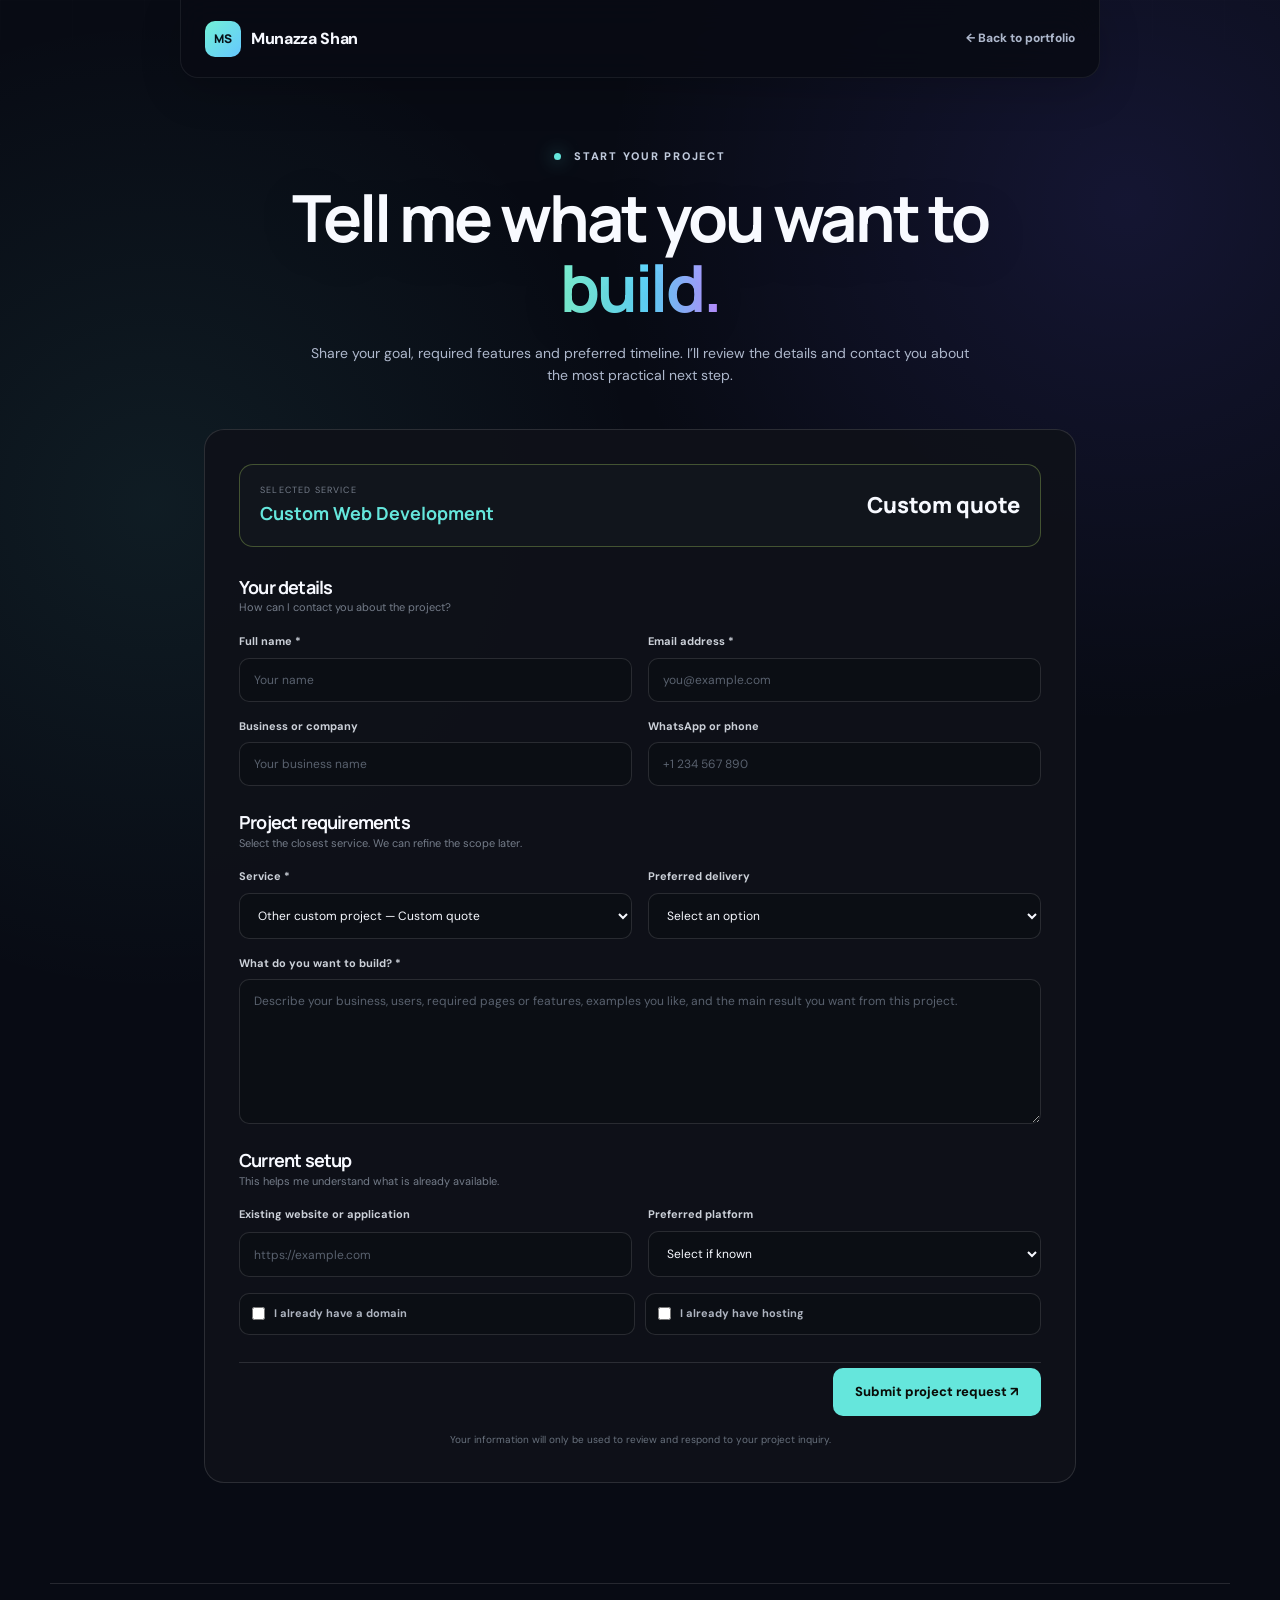
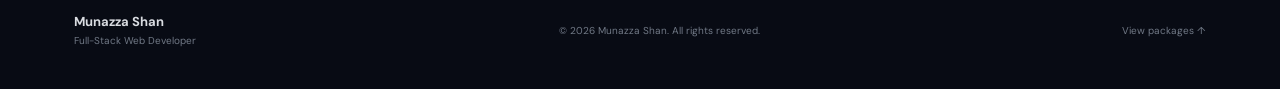
==== commit 0ae22024: "Add files via upload" ====
--- a/inquiry-form.html
+++ b/inquiry-form.html
@@ -9,7 +9,7 @@
   <link rel="preconnect" href="https://fonts.googleapis.com">
   <link rel="preconnect" href="https://fonts.gstatic.com" crossorigin>
   <link href="https://fonts.googleapis.com/css2?family=DM+Sans:wght@400;500;600;700&family=Manrope:wght@600;700;800&display=swap" rel="stylesheet">
-  <link rel="stylesheet" href="portfolio-v2.css?v=4">
+  <link rel="stylesheet" href="portfolio-v2.css?v=clean3d">
 </head>
 <body>
   <div class="bg-grid" aria-hidden="true"></div>
--- a/portfolio-v2.css
+++ b/portfolio-v2.css
@@ -261,88 +261,23 @@
   html { scroll-behavior: auto; } *, *::before, *::after { animation-duration: .01ms !important; transition-duration: .01ms !important; }.reveal { opacity: 1; transform: none; }
 }
 
-/* ===== 3D / Aurora visual upgrade ===== */
-:root{
-  --accent:#8df7c7;
-  --accent-2:#8aa8ff;
-  --accent-3:#d695ff;
-  --cyan:#6ee7ff;
-  --glow:rgba(110,231,255,.18);
-}
-body{
-  background:
-    radial-gradient(circle at 12% 8%,rgba(138,168,255,.13),transparent 28%),
-    radial-gradient(circle at 86% 18%,rgba(214,149,255,.11),transparent 25%),
-    radial-gradient(circle at 50% 70%,rgba(141,247,199,.06),transparent 30%),
-    #070911;
-}
-.bg-grid{opacity:.32;background-size:64px 64px;transform:perspective(900px) rotateX(58deg) scale(1.45);transform-origin:top center;mask-image:linear-gradient(to bottom,black,transparent 70%)}
-.site-header{background:rgba(7,9,17,.72);border-radius:0 0 18px 18px}.logo span,.nav-cta,.btn.primary,.submit-button{background:linear-gradient(135deg,var(--accent),var(--cyan));box-shadow:0 0 30px rgba(110,231,255,.12)}
-h1 em,h2 em,.project-link:hover,.live-link{background:linear-gradient(90deg,var(--accent),var(--cyan),var(--accent-3));-webkit-background-clip:text;background-clip:text;color:transparent}
-.hero{perspective:1200px;position:relative}.hero::before{content:"";position:absolute;width:420px;height:420px;border-radius:50%;left:-250px;top:40px;background:rgba(138,168,255,.11);filter:blur(70px);pointer-events:none}
-.hero-copy{position:relative;z-index:2}.hero-copy h1{text-shadow:0 14px 50px rgba(0,0,0,.35)}
-.hero-showcase{overflow:visible;transform-style:preserve-3d;background:linear-gradient(145deg,rgba(25,29,45,.88),rgba(9,12,22,.94));border-color:rgba(138,168,255,.25);box-shadow:0 45px 110px rgba(0,0,0,.55),0 0 70px rgba(110,231,255,.06)}
-.hero-showcase::after{content:"";position:absolute;inset:8px;border:1px solid rgba(255,255,255,.05);border-radius:17px;pointer-events:none;transform:translateZ(18px)}
-.showcase-main,.showcase-grid,.showcase-head,.showcase-foot{transform:translateZ(28px)}
-.showcase-main{background:linear-gradient(135deg,rgba(141,247,199,.11),rgba(138,168,255,.08),rgba(214,149,255,.06));border-color:rgba(110,231,255,.25)}
-.orb{position:absolute;border-radius:50%;filter:blur(1px);pointer-events:none;transform:translateZ(65px)}.orb-a{width:58px;height:58px;right:-22px;top:62px;background:radial-gradient(circle at 30% 30%,#fff,var(--cyan) 20%,#6d65ff 72%);box-shadow:0 0 45px rgba(110,231,255,.35);animation:floatOrb 5s ease-in-out infinite}.orb-b{width:28px;height:28px;left:-12px;bottom:82px;background:radial-gradient(circle at 30% 30%,#fff,var(--accent-3) 24%,#725cff);box-shadow:0 0 32px rgba(214,149,255,.4);animation:floatOrb 4s ease-in-out infinite reverse}
-.code-cube{position:absolute;right:34px;bottom:-26px;width:76px;height:76px;display:grid;place-items:center;border:1px solid rgba(255,255,255,.18);border-radius:18px;background:linear-gradient(145deg,rgba(138,168,255,.28),rgba(214,149,255,.15));backdrop-filter:blur(12px);box-shadow:0 18px 50px #0008;transform:translateZ(80px) rotate(9deg);font:800 18px Manrope;color:#fff;animation:cubeFloat 6s ease-in-out infinite}
-@keyframes floatOrb{50%{transform:translateZ(65px) translateY(-14px)}}@keyframes cubeFloat{50%{transform:translateZ(80px) rotate(-3deg) translateY(-10px)}}
-.tilt-card{--rx:0deg;--ry:0deg;--lift:0px;transform:perspective(1100px) rotateX(var(--rx)) rotateY(var(--ry)) translateY(var(--lift));transform-style:preserve-3d;will-change:transform;transition:transform .16s ease,border-color .3s ease,box-shadow .3s ease}
-.tilt-card:hover{--lift:-7px;box-shadow:0 30px 75px rgba(0,0,0,.32),0 0 38px rgba(110,231,255,.055);border-color:rgba(110,231,255,.3)}
-.flagship-visual,.project-image,.service-card>span{transform:translateZ(18px)}.flagship-content,.project-body{position:relative;transform:translateZ(10px)}
-.flagship-card:nth-child(2),.project-card:nth-child(3n+2){border-color:rgba(214,149,255,.16)}
-.clientflow-visual{background:radial-gradient(circle at 70% 20%,#24645b,#152b31 45%,#0c1118)}.api-visual{background:radial-gradient(circle at 25% 20%,#30396c,#17182c 50%,#0a0c14)}
-.stack-strip span::before{content:"✦";color:var(--accent);margin-right:10px}.eyebrow i,.showcase-head i{background:var(--cyan);box-shadow:0 0 18px var(--cyan)}
-.project-image{position:relative}.project-image::after{content:"";position:absolute;inset:0;background:linear-gradient(135deg,transparent 55%,rgba(110,231,255,.12));pointer-events:none}.project-image img{filter:saturate(.92) contrast(1.02)}
-.service-card{background:linear-gradient(145deg,rgba(18,23,36,.96),rgba(10,13,23,.94))}.service-card.featured-service{background:linear-gradient(145deg,rgba(141,247,199,.1),rgba(138,168,255,.07),#0d111b 62%);border-color:rgba(110,231,255,.32)}
-.about-card,.pricing-box,.custom-solutions{box-shadow:0 28px 80px rgba(0,0,0,.22)}
-.about-label>span{background:linear-gradient(135deg,var(--accent),var(--cyan),var(--accent-2))}
-.reveal{opacity:0;transform:perspective(1000px) translateY(30px) rotateX(3deg);transition:opacity .7s ease,transform .7s cubic-bezier(.2,.8,.2,1)}.reveal.visible{opacity:1;transform:perspective(1000px) translateY(0) rotateX(0)}
-@media(max-width:900px){.hero-showcase{overflow:hidden}.orb,.code-cube{display:none}.tilt-card,.tilt-card:hover{transform:none!important}.bg-grid{transform:none}}
-@media(prefers-reduced-motion:reduce){.orb,.code-cube{animation:none}.tilt-card,.tilt-card:hover{transform:none!important;transition:none}}
-
-/* ===== Readability fix: 3D dark theme contrast ===== */
-:root{
-  --bg:#070911;
-  --panel:#101522;
-  --panel-2:#151c2c;
-  --text:#f7f9ff;
-  --muted:#b7c0d3;
-  --line:rgba(255,255,255,.13);
-}
-body{color:var(--text)}
-.site-header{color:#f7f9ff;border:1px solid rgba(255,255,255,.05);border-top:0}
-.logo{color:#f7f9ff}.logo span{color:#071017}
-.nav{color:#c5cce0}.nav a{color:#c5cce0}.nav a:hover{color:#fff}
-.nav-cta{color:#071017!important}
-.eyebrow{color:#f0a879}
-h1,h2,h3{color:#f7f9ff}
-.hero-copy h1{color:#f7f9ff;text-shadow:0 3px 22px rgba(0,0,0,.45)}
-.hero-text{color:#c0c8d8}
-.hero-proof strong{color:#fff}.hero-proof span{color:#98a3b8}
-.showcase-head{color:#aab4c8}.showcase-head small{color:#bfc9dc}
-.showcase-main h2,.showcase-grid h3{color:#f7f9ff}.showcase-main p,.showcase-grid p{color:#b7c0d3}
-.showcase-tags b{color:#dce3ef;background:rgba(255,255,255,.045);border-color:rgba(255,255,255,.14)}
-.showcase-foot{color:#99a5ba}.showcase-foot strong{color:#e7ebf4}
-.section-heading>p,.flagship-content p,.project-body p,.service-card p,.about-card p,.pricing-box p{color:#b7c0d3}
-.flagship-card,.project-card,.service-card{color:#f7f9ff;background:linear-gradient(145deg,rgba(18,23,36,.97),rgba(9,12,21,.96));border-color:rgba(255,255,255,.12)}
-.project-top small{color:#9aa5ba}.tags span{color:#c8d0df;background:rgba(255,255,255,.04);border-color:rgba(255,255,255,.13)}
-.project-link,.work-heading>a,.text-link{color:#d5dbea}
-.service-card li{color:#d0d6e2}.skills-grid{background:rgba(15,20,32,.82);border-color:var(--line)}.skill strong{color:#f7f9ff}.skill span{color:#aeb7ca}
-.about-card{color:#f7f9ff;background:linear-gradient(120deg,rgba(19,26,40,.98),rgba(11,15,25,.98));border-color:rgba(110,231,255,.18)}
-.process span{color:#cbd2df}.pricing-box,.custom-solutions{color:#f7f9ff;background:linear-gradient(120deg,rgba(18,25,39,.98),rgba(10,14,24,.98));border-color:rgba(110,231,255,.2)}
-.pricing-box p strong{color:#fff}
-footer{color:#9ea8bb;border-color:var(--line)}footer strong{color:#f7f9ff}
-@media(max-width:800px){.nav{background:#0d1220;border-color:rgba(255,255,255,.12)}.menu-btn{color:#fff}}
-
-/* FINAL DARK THEME CONTRAST GUARD */
-.site-header, .site-header * { color: #eaf0ff !important; }
-.site-header .logo span, .site-header .nav-cta { color:#071017 !important; }
-.hero h1, .hero h2, .hero h3, .hero-showcase h2, .hero-showcase h3 { color:#f7f9ff !important; }
-.hero h1 em, .hero h2 em { color:transparent !important; }
-.hero-text, .hero-showcase p { color:#c4ccdc !important; }
-.showcase-head, .showcase-head small, .showcase-foot { color:#aeb9cc !important; }
-.showcase-foot strong { color:#f0f4ff !important; }
-.showcase-tags b { color:#e2e8f4 !important; }
-@media(max-width:800px){.site-header .nav{background:#0d1220 !important;}}
+/* 3D portfolio enhancement — single dark theme */
+:root {
+  --bg:#080b14; --panel:#101625; --panel-2:#151d31; --text:#f7f9ff; --muted:#aeb8cc;
+  --line:rgba(255,255,255,.12); --accent:#65e6dc; --accent-soft:rgba(101,230,220,.12); --max:1180px;
+}
+body{background:radial-gradient(circle at 88% 12%,rgba(104,92,255,.13),transparent 28%),radial-gradient(circle at 12% 30%,rgba(101,230,220,.08),transparent 30%),var(--bg);color:var(--text)}
+.site-header{background:rgba(8,11,20,.88);border:1px solid rgba(255,255,255,.07);border-top:0;border-radius:0 0 18px 18px;box-shadow:0 14px 40px rgba(0,0,0,.18)}
+.logo{color:#f7f9ff}.logo span{background:linear-gradient(135deg,#72f1d6,#65c7ff);color:#071017}.nav{color:#c1cadb}.nav a{color:#c1cadb}.nav a:hover{color:#fff}.nav-cta{background:linear-gradient(135deg,#72f1d6,#66d7ff)!important;color:#071017!important;box-shadow:0 8px 28px rgba(101,230,220,.16)}
+.eyebrow{color:#c0cadc}.eyebrow i{background:#65e6dc;box-shadow:0 0 18px rgba(101,230,220,.7)}
+h1{color:#f8faff;text-shadow:0 10px 45px rgba(0,0,0,.18)}
+h1 em,h2 em{background:linear-gradient(90deg,#7bf0cf,#62d8ff 55%,#b98cff);-webkit-background-clip:text;background-clip:text;color:transparent}
+.hero-text{color:#b6c0d3}.hero-proof strong{color:#fff}.hero-proof span{color:#8f9bb1}
+.hero-showcase{background:linear-gradient(145deg,rgba(20,29,48,.98),rgba(10,14,26,.98));border-color:rgba(117,225,239,.22);box-shadow:0 36px 90px rgba(0,0,0,.45),0 0 80px rgba(92,105,255,.07);transform-style:preserve-3d;will-change:transform}
+.hero-showcase::after{content:"";position:absolute;width:74px;height:74px;border-radius:50%;right:-34px;top:34px;background:radial-gradient(circle at 30% 25%,#8ff8e0,#62d7ff 45%,#795cff 78%);box-shadow:0 0 34px rgba(98,215,255,.4);transform:translateZ(40px)}
+.showcase-head{color:#9eabc1}.showcase-head small{color:#c6d0df}.showcase-main{background:linear-gradient(135deg,rgba(101,230,220,.09),rgba(118,94,255,.06));border-color:rgba(101,230,220,.24)}
+.showcase-main h2,.showcase-grid h3{color:#f7f9ff}.showcase-main p,.showcase-grid p{color:#aeb8cc}.showcase-tags b{color:#d9e0eb;background:rgba(255,255,255,.04)}.showcase-foot{color:#8f9bb1}.showcase-foot strong{color:#dbe2ee}
+.flagship-card,.project-card,.service-card,.about-card,.pricing-box,.package-card,.form-card{transform-style:preserve-3d;will-change:transform}
+.flagship-card,.project-card,.service-card{background:linear-gradient(155deg,rgba(18,25,42,.96),rgba(10,14,25,.96));box-shadow:0 18px 55px rgba(0,0,0,.22)}
+.flagship-card:hover,.project-card:hover,.service-card:hover{border-color:rgba(101,230,220,.32);box-shadow:0 25px 70px rgba(0,0,0,.32),0 0 40px rgba(101,230,220,.05)}
+@media(max-width:800px){.nav{background:#0d1322;border-color:rgba(255,255,255,.1);box-shadow:0 25px 50px rgba(0,0,0,.35)}.nav a{color:#dce3ef}.hero-showcase::after{display:none}}
